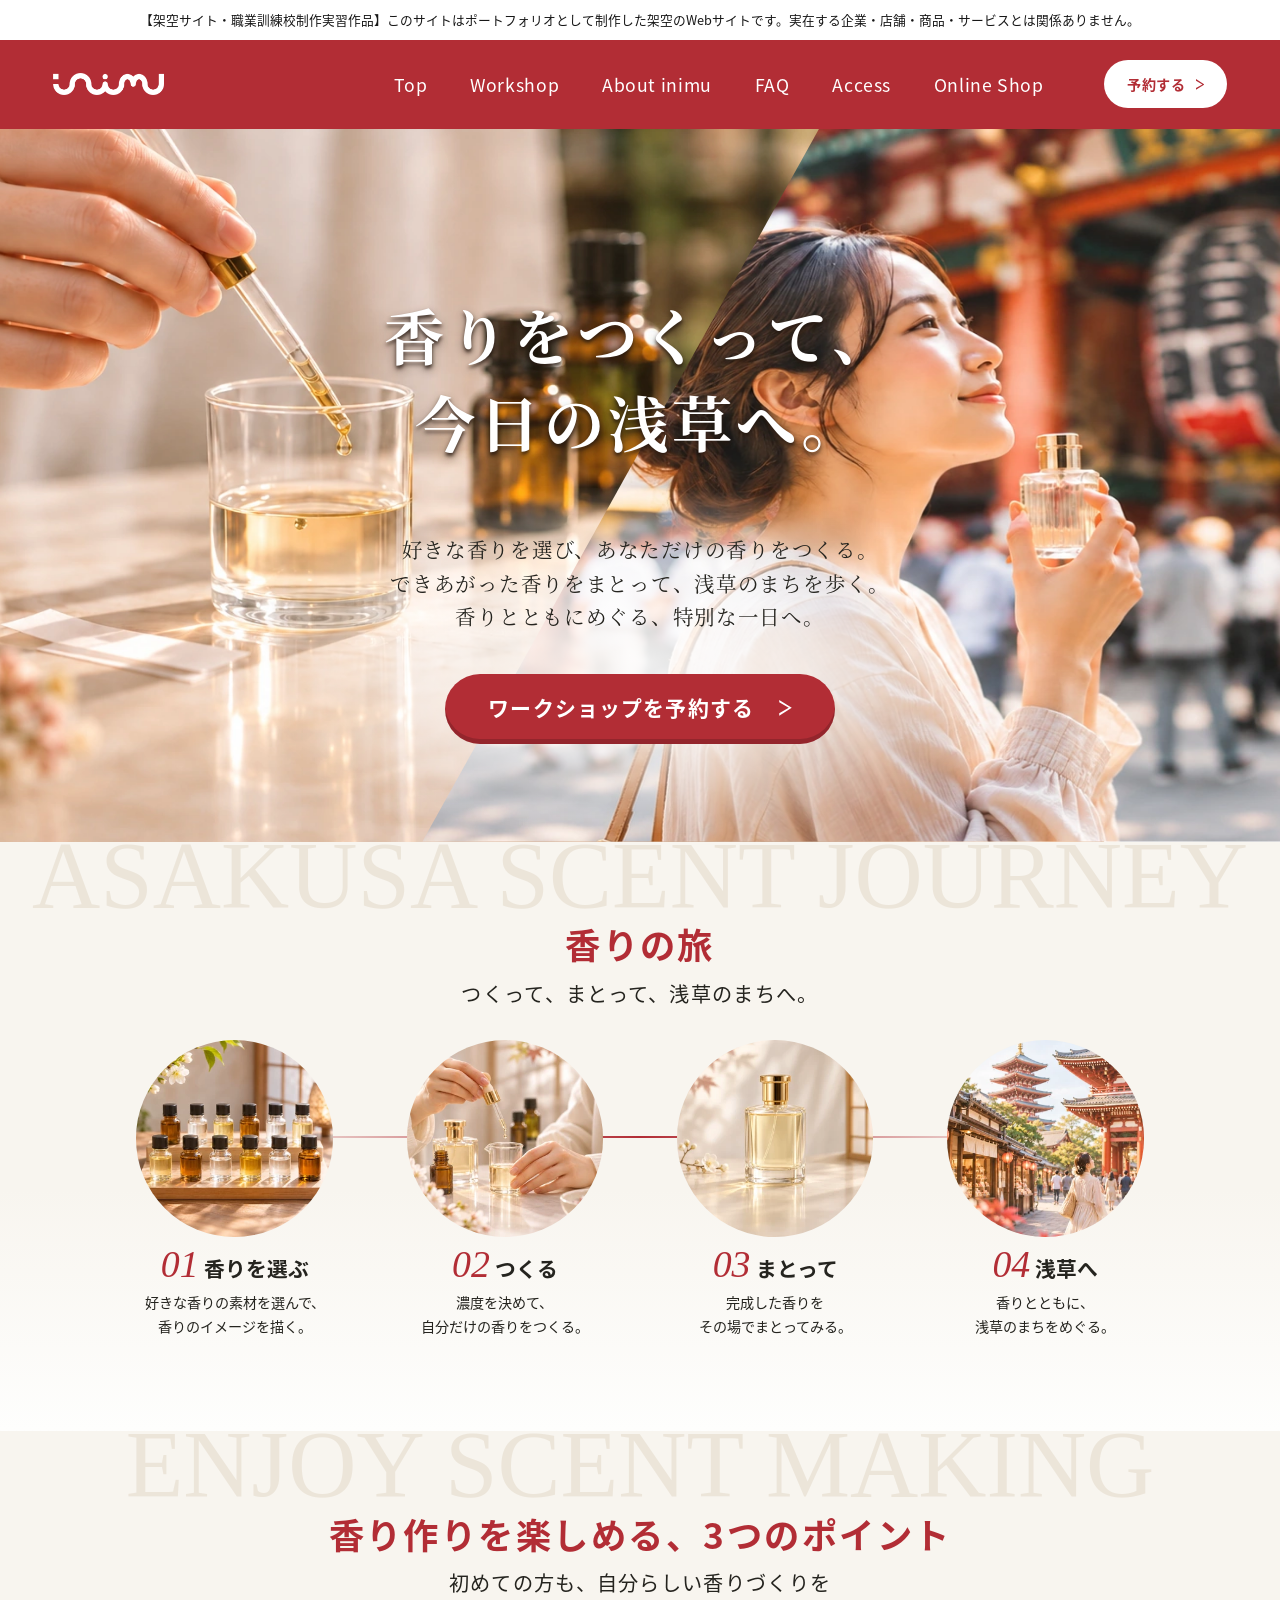
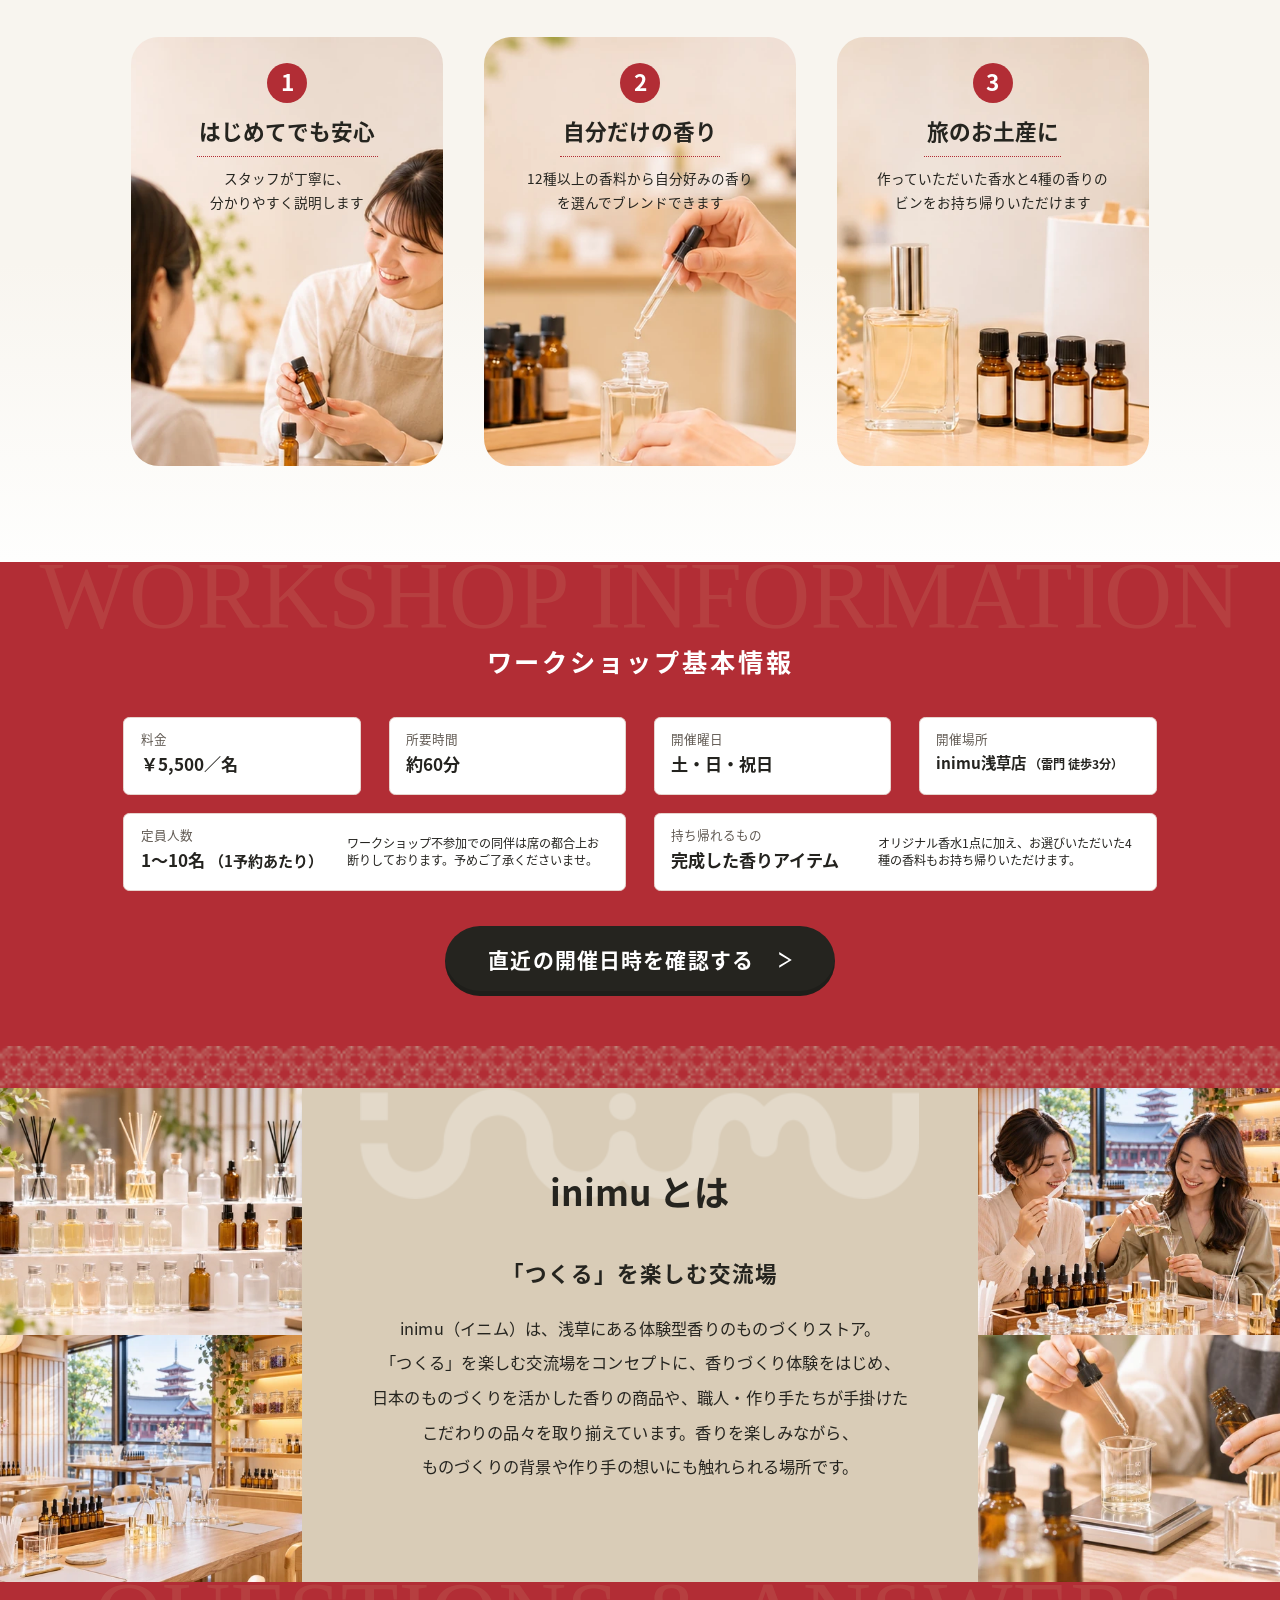
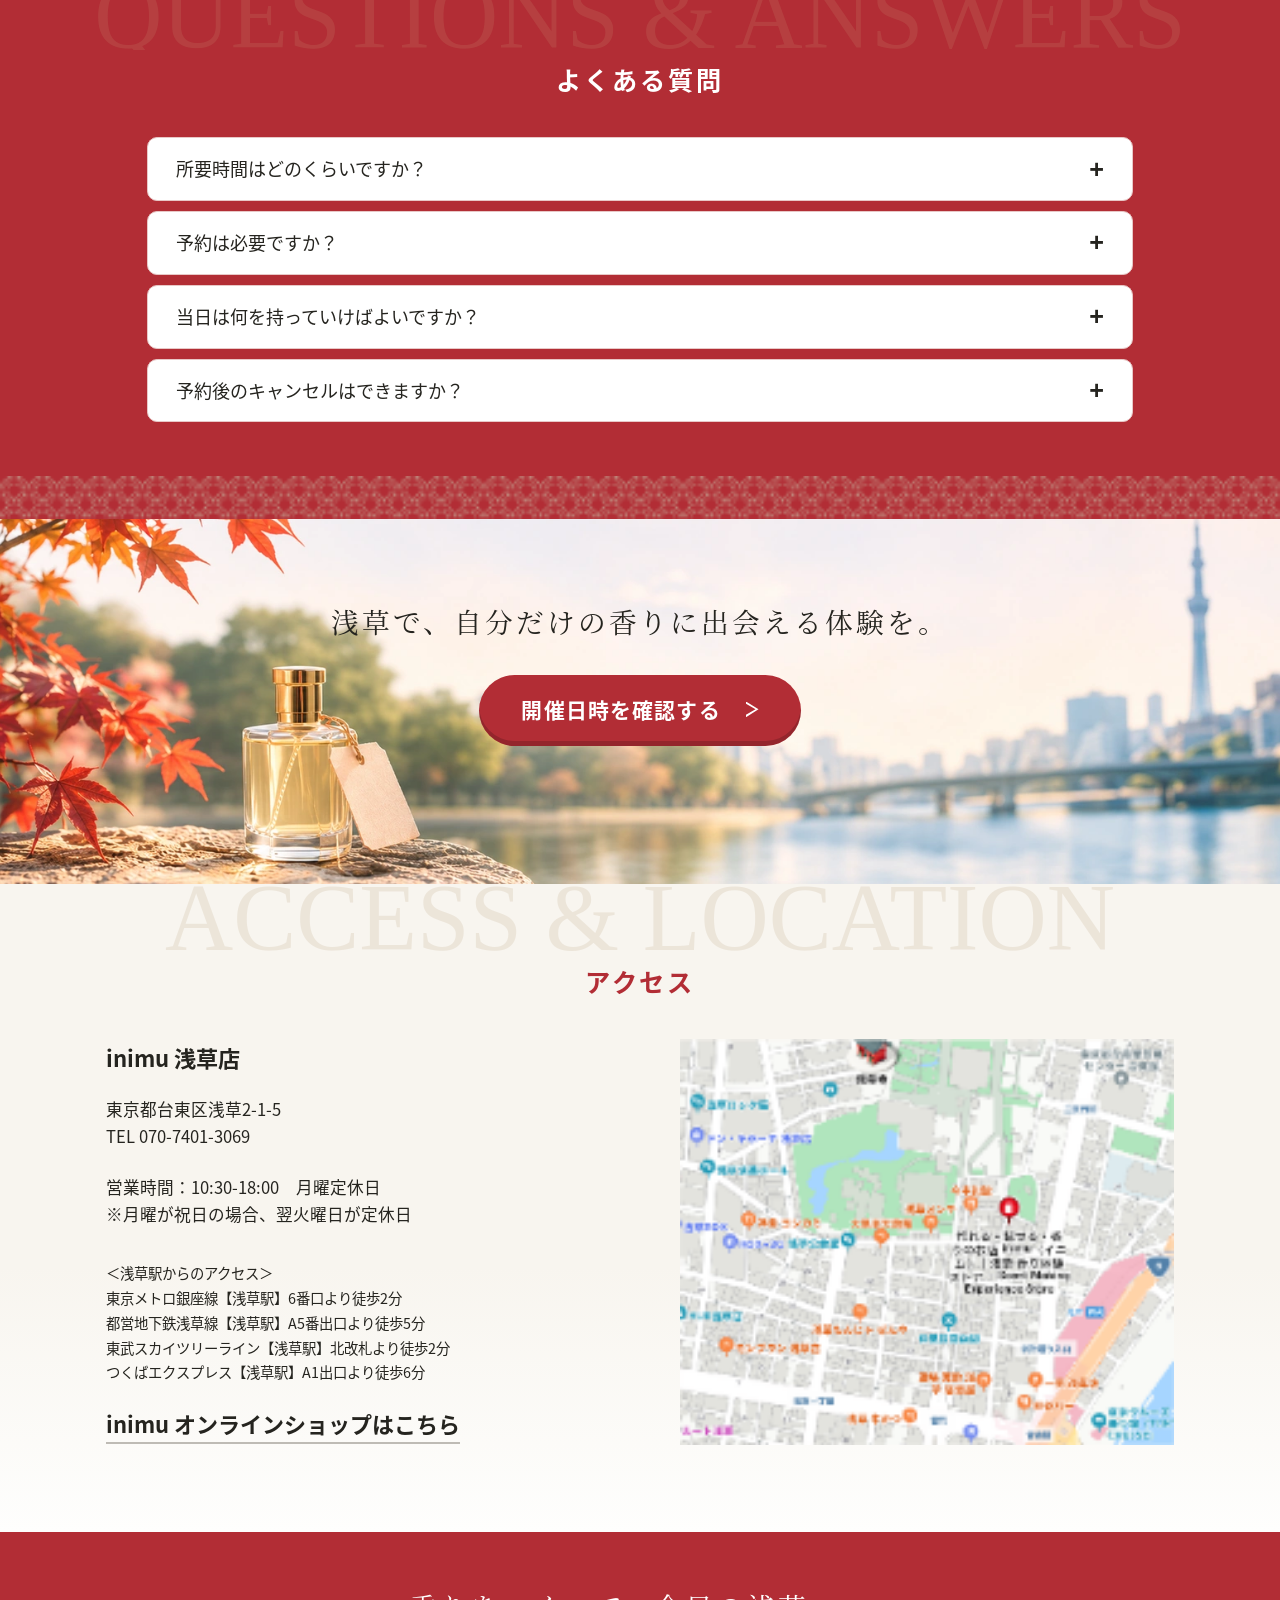
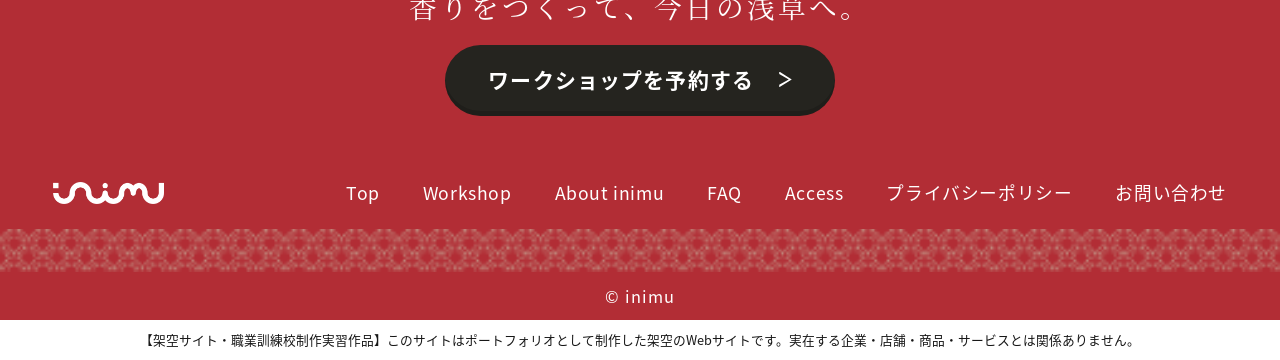
==== index.html @ 7fa37001 "first index" ====
<!doctype html>
<html lang="ja">
<head>
  <meta charset="utf-8">
  <meta name="viewport" content="width=device-width, initial-scale=1">
  <meta name="description" content="浅草のinimuで、自分だけの香りをつくる調香ワークショップ。体験の流れ、開催情報、店舗へのアクセスをご案内します。">
  <meta name="theme-color" content="#b22d35">
  <title>香りをつくって、今日の浅草へ。｜inimu ワークショップ</title>
  <link rel="stylesheet" href="./css/style.css">
</head>
<body id="top">
  <p class="site-note">【架空サイト・職業訓練校制作実習作品】このサイトはポートフォリオとして制作した架空のWebサイトです。実在する企業・店舗・商品・サービスとは関係ありません。</p>
  <header class="site-header">
    <a class="brand" href="#top" aria-label="inimu トップ">
      <img src="./assets/logo-white.webp" alt="inimu" width="220" height="48">
    </a>
    <nav class="header-nav" aria-label="メインメニュー">
      <ul>
        <li><a href="#top">Top</a></li>
        <li><a href="#workshop">Workshop</a></li>
        <li><a href="#about">About inimu</a></li>
        <li><a href="#faq">FAQ</a></li>
        <li><a href="#access">Access</a></li>
        <li><a href="https://inimu.jp/">Online Shop</a></li>
      </ul>
    </nav>
    <a class="button button--small" href="https://www.jalan.net/kankou/spt_guide000000223856/activity/l000051249/">
      予約する <span class="arrow" aria-hidden="true"></span>
    </a>
  </header>

  <main>
    <section class="hero" aria-labelledby="hero-title">
      <div class="hero-photos" aria-hidden="true">
        <img class="hero-left" src="./assets/hero-left.webp" alt="" fetchpriority="high">
        <div class="hero-right"><img src="./assets/hero-right.webp" alt="" fetchpriority="high"></div>
      </div>
      <div class="hero-content">
        <h1 id="hero-title">香りをつくって、<br>今日の浅草へ。</h1>
        <div class="hero-intro">
          <p>好きな香りを選び、あなただけの香りをつくる。<br>できあがった香りをまとって、浅草のまちを歩く。<br>香りとともにめぐる、特別な一日へ。</p>
          <a class="button" href="https://www.jalan.net/kankou/spt_guide000000223856/activity/l000051249/">
            ワークショップを予約する <span class="arrow" aria-hidden="true"></span>
          </a>
        </div>
      </div>
    </section>

    <section class="journey paper" aria-labelledby="journey-title">
      <span class="section-lettering" aria-hidden="true">ASAKUSA SCENT JOURNEY</span>
      <h2 class="section-title" id="journey-title">香りの旅</h2>
      <p class="section-lead">つくって、まとって、浅草のまちへ。</p>
      <ol class="journey-steps">
        <li>
          <img src="./assets/journey-01.webp" alt="棚に並ぶ香りのボトル" width="240" height="240">
          <h3><span aria-hidden="true">01</span> 香りを選ぶ</h3>
          <p>好きな香りの素材を選んで、<br>香りのイメージを描く。</p>
        </li>
        <li>
          <img src="./assets/journey-02.webp" alt="スポイトで香りを調合する手元" width="240" height="240">
          <h3><span aria-hidden="true">02</span> つくる</h3>
          <p>濃度を決めて、<br>自分だけの香りをつくる。</p>
        </li>
        <li>
          <img src="./assets/journey-03.webp" alt="できあがった香水" width="240" height="240">
          <h3><span aria-hidden="true">03</span> まとって</h3>
          <p>完成した香りを<br>その場でまとってみる。</p>
        </li>
        <li>
          <img src="./assets/journey-04.webp" alt="五重塔が見える浅草の街並み" width="240" height="240">
          <h3><span aria-hidden="true">04</span> 浅草へ</h3>
          <p>香りとともに、<br>浅草のまちをめぐる。</p>
        </li>
      </ol>
    </section>

    <section class="features paper" aria-labelledby="features-title">
      <span class="section-lettering" aria-hidden="true">ENJOY SCENT MAKING</span>
      <h2 class="section-title" id="features-title">香り作りを楽しめる、<wbr>3つのポイント</h2>
      <p class="section-lead">初めての方も、自分らしい香りづくりを</p>
      <ol class="feature-cards">
        <li class="feature-card feature-card--guide">
          <span class="feature-number" aria-hidden="true">1</span>
          <h3>はじめてでも安心</h3>
          <p>スタッフが丁寧に、<br>分かりやすく説明します</p>
        </li>
        <li class="feature-card feature-card--blend">
          <span class="feature-number" aria-hidden="true">2</span>
          <h3>自分だけの香り</h3>
          <p>12種以上の香料から自分好みの香り<br>を選んでブレンドできます</p>
        </li>
        <li class="feature-card feature-card--keepsake">
          <span class="feature-number" aria-hidden="true">3</span>
          <h3>旅のお土産に</h3>
          <p>作っていただいた香水と4種の香りの<br>ビンをお持ち帰りいただけます</p>
        </li>
      </ol>
    </section>

    <section class="workshop red patterned" id="workshop" aria-labelledby="workshop-title">
      <span class="section-lettering" aria-hidden="true">WORKSHOP INFORMATION</span>
      <h2 class="section-title section-title--small" id="workshop-title">ワークショップ基本情報</h2>
      <dl class="workshop-facts">
        <div class="fact"><dt>料金</dt><dd>￥5,500／名</dd></div>
        <div class="fact"><dt>所要時間</dt><dd>約60分</dd></div>
        <div class="fact"><dt>開催曜日</dt><dd>土・日・祝日</dd></div>
        <div class="fact fact--venue"><dt>開催場所</dt><dd>inimu浅草店 <small>（雷門 徒歩3分）</small></dd></div>
        <div class="fact fact--wide">
          <dt>定員人数</dt>
          <dd>1〜10名 <small>（1予約あたり）</small>
            <span>ワークショップ不参加での同伴は席の都合上お断りしております。予めご了承くださいませ。</span>
          </dd>
        </div>
        <div class="fact fact--wide">
          <dt>持ち帰れるもの</dt>
          <dd>完成した香りアイテム
            <span>オリジナル香水1点に加え、お選びいただいた4種の香料もお持ち帰りいただけます。</span>
          </dd>
        </div>
      </dl>
      <a class="button button--dark" href="https://www.jalan.net/kankou/spt_guide000000223856/activity/l000051249/">
        直近の開催日時を確認する <span class="arrow" aria-hidden="true"></span>
      </a>
    </section>

    <section class="about" id="about" aria-labelledby="about-title">
      <div class="about-gallery about-gallery--left">
        <img src="./assets/about-shelf.webp" alt="店内に並ぶ香りの商品" loading="lazy">
        <img src="./assets/about-room.webp" alt="浅草の景色が見えるワークショップ会場" loading="lazy">
      </div>
      <div class="about-content">
        <h2 id="about-title">inimu とは</h2>
        <p class="about-tagline">「つくる」を楽しむ交流場</p>
        <p>inimu（イニム）は、浅草にある体験型香りのものづくりストア。<br class="desktop-break">
          「つくる」を楽しむ交流場をコンセプトに、香りづくり体験をはじめ、<br class="desktop-break">
          日本のものづくりを活かした香りの商品や、職人・作り手たちが手掛けた<br class="desktop-break">
          こだわりの品々を取り揃えています。香りを楽しみながら、<br class="desktop-break">
          ものづくりの背景や作り手の想いにも触れられる場所です。</p>
      </div>
      <div class="about-gallery about-gallery--right">
        <img src="./assets/about-workshop.webp" alt="香水づくりを楽しむ参加者" loading="lazy">
        <img src="./assets/about-hands.webp" alt="香料を量りながら調合する様子" loading="lazy">
      </div>
    </section>

    <section class="faq red patterned" id="faq" aria-labelledby="faq-title">
      <span class="section-lettering" aria-hidden="true">QUESTIONS &amp; ANSWERS</span>
      <h2 class="section-title section-title--small" id="faq-title">よくある質問</h2>
      <div class="faq-list">
        <details>
          <summary>所要時間はどのくらいですか？</summary>
          <p>体験は約60分です。開始10分前までに、店舗1階で受付をお願いします。</p>
        </details>
        <details>
          <summary>予約は必要ですか？</summary>
          <p>希望する日時の空き状況を予約ページで確認し、事前にお申し込みください。</p>
        </details>
        <details>
          <summary>当日は何を持っていけばよいですか？</summary>
          <p>受付で、じゃらんの予約完了画面をご提示ください。</p>
        </details>
        <details>
          <summary>予約後のキャンセルはできますか？</summary>
          <p>キャンセルの締切や料金は、ご予約先のプラン詳細にあるキャンセル規定をご確認ください。</p>
        </details>
      </div>
    </section>

    <section class="riverside" aria-label="開催日時のご案内">
      <p>浅草で、自分だけの香りに出会える体験を。</p>
      <a class="button button--compact" href="https://www.jalan.net/kankou/spt_guide000000223856/activity/l000051249/">
        開催日時を確認する <span class="arrow" aria-hidden="true"></span>
      </a>
    </section>

    <section class="access paper" id="access" aria-labelledby="access-title">
      <span class="section-lettering" aria-hidden="true">ACCESS &amp; LOCATION</span>
      <h2 class="section-title section-title--small" id="access-title">アクセス</h2>
      <div class="access-content">
        <div class="access-info">
          <h3>inimu 浅草店</h3>
          <address>東京都台東区浅草2-1-5<br>TEL <a href="tel:07074013069">070-7401-3069</a></address>
          <p>営業時間：10:30-18:00　月曜定休日<br>※月曜が祝日の場合、翌火曜日が定休日</p>
          <div class="directions">
            <p>＜浅草駅からのアクセス＞</p>
            <ul>
              <li>東京メトロ銀座線【浅草駅】6番口より徒歩2分</li>
              <li>都営地下鉄浅草線【浅草駅】A5番出口より徒歩5分</li>
              <li>東武スカイツリーライン【浅草駅】北改札より徒歩2分</li>
              <li>つくばエクスプレス【浅草駅】A1出口より徒歩6分</li>
            </ul>
          </div>
          <a class="shop-link" href="https://inimu.jp/">inimu オンラインショップはこちら</a>
        </div>
        <a class="map-link" href="https://www.google.com/maps/search/?api=1&amp;query=inimu+%E6%B5%85%E8%8D%89%E5%BA%97+%E6%9D%B1%E4%BA%AC%E9%83%BD%E5%8F%B0%E6%9D%B1%E5%8C%BA%E6%B5%85%E8%8D%892-1-5">
          <img src="./assets/map.png" alt="inimu 浅草店の地図をGoogle マップで見る" width="196" height="161" loading="lazy">
        </a>
      </div>
    </section>
  </main>

  <footer class="site-footer red">
    <div class="footer-invite">
      <p>香りをつくって、今日の浅草へ。</p>
      <a class="button button--dark" href="https://www.jalan.net/kankou/spt_guide000000223856/activity/l000051249/">
        ワークショップを予約する <span class="arrow" aria-hidden="true"></span>
      </a>
    </div>
    <div class="footer-bar patterned">
      <a class="brand" href="#top" aria-label="inimu トップ">
        <img src="./assets/logo-white.webp" alt="inimu" width="220" height="48" loading="lazy">
      </a>
      <nav aria-label="フッターメニュー">
        <ul>
          <li><a href="#top">Top</a></li>
          <li><a href="#workshop">Workshop</a></li>
          <li><a href="#about">About inimu</a></li>
          <li><a href="#faq">FAQ</a></li>
          <li><a href="#access">Access</a></li>
          <li><a href="https://inimu.jp/policies/privacy-policy">プライバシーポリシー</a></li>
          <li><a href="https://inimu.jp/pages/contact">お問い合わせ</a></li>
        </ul>
      </nav>
    </div>
    <small class="copyright">© inimu</small>
    <p class="site-note">【架空サイト・職業訓練校制作実習作品】このサイトはポートフォリオとして制作した架空のWebサイトです。実在する企業・店舗・商品・サービスとは関係ありません。</p>
  </footer>
</body>
</html>
---- css/style.css ----
@font-face {
  font-family: "Noto Sans JP";
  src: url("../assets/fonts/noto-sans-jp-regular.woff") format("woff");
  font-weight: 400;
  font-display: swap;
}

@font-face {
  font-family: "Noto Sans JP";
  src: url("../assets/fonts/noto-sans-jp-bold.woff") format("woff");
  font-weight: 600 800;
  font-display: swap;
}

@font-face {
  font-family: "Noto Serif JP";
  src: url("../assets/fonts/noto-serif-jp-regular.woff") format("woff");
  font-weight: 400;
  font-display: swap;
}

@font-face {
  font-family: "Noto Serif JP";
  src: url("../assets/fonts/noto-serif-jp-bold.woff") format("woff");
  font-weight: 600 800;
  font-display: swap;
}

:root {
  /* On desktop, 1rem represents one pixel in the 508px-wide design reference. */
  font-size: 0.196850394vw;
  --red: #b22d35;
  --ink: #25241f;
  --paper: #f8f5ef;
  --sand: #d9ccb7;
  --sans: "Noto Sans JP", "Noto Sans CJK JP", sans-serif;
  --serif: "Noto Serif JP", "Noto Serif CJK JP", serif;
}

*, *::before, *::after { box-sizing: border-box; }
body { margin: 0; color: var(--ink); background: #fff; font: 400 7rem/1.65 var(--sans); }
h1, h2, h3, p, ol, ul, dl, dd { margin: 0; }
ol, ul { padding: 0; list-style: none; }
img { display: block; max-width: 100%; }
a { color: inherit; text-decoration: none; }
a:focus-visible, summary:focus-visible { outline: 2px solid currentColor; outline-offset: 3px; }
nav a:hover { text-decoration: underline; text-underline-offset: .22em; }

.site-note {
  display: grid;
  place-items: center;
  min-height: 16rem;
  padding: 2rem 10rem;
  color: #171717;
  background: #fff;
  text-align: center;
  font-size: 5.05rem;
  line-height: 1.4;
}

.site-header {
  display: flex;
  align-items: center;
  height: 35rem;
  padding: 0 21rem;
  background: var(--red);
  color: #fff;
}

.brand { display: block; flex: 0 0 44rem; width: 44rem; }
.brand img { width: 100%; height: auto; }
.header-nav { margin-left: auto; }
.header-nav ul, .footer-bar ul { display: flex; align-items: center; gap: 17rem; }
.header-nav a, .footer-bar nav a { font-size: 7rem; letter-spacing: .035em; white-space: nowrap; }

.button {
  display: inline-flex;
  align-items: center;
  justify-content: center;
  gap: 10rem;
  width: max-content;
  max-width: 100%;
  min-height: 28rem;
  padding: 4rem 14rem 5rem;
  border-radius: 999px;
  background: var(--red);
  color: #fff;
  box-shadow: inset 0 -2rem 0 rgb(0 0 0 / 17%);
  font: 700 8.3rem/1.4 var(--sans);
  letter-spacing: .055em;
  text-align: center;
  transition: filter .18s ease;
}
.button:hover { filter: brightness(.89); }
.button--dark { background: var(--ink); }
.button--compact { min-width: 128rem; }
.button:not(.button--small, .button--compact) { min-width: 155rem; }
.button--small {
  gap: 4rem;
  min-height: 19rem;
  margin-left: 24rem;
  padding: 2rem 9rem;
  background: #fff;
  box-shadow: none;
  color: var(--red);
  font-size: 5.6rem;
}
.arrow {
  display: block;
  flex: 0 0 .6em;
  width: .6em;
  height: .75em;
  background: currentColor;
  clip-path: polygon(0 0, 100% 50%, 0 100%, 0 85%, 76% 50%, 0 15%);
}

.hero {
  position: relative;
  isolation: isolate;
  height: 283rem;
  overflow: hidden;
  text-align: center;
}

.hero-photos, .hero-right { position: absolute; inset: 0; z-index: -1; }
.hero-left, .hero-right img { position: absolute; max-width: none; }
.hero-left { width: 526rem; height: 351rem; left: -88rem; top: -26rem; }
.hero-right { z-index: 0; clip-path: polygon(64% 0, 100% 0, 100% 100%, 33% 100%); }
.hero-right img { width: 563rem; height: 376rem; left: 70rem; top: -.5rem; }

.hero-content { padding-top: 64rem; }
.hero h1 {
  color: #fff;
  font: 700 24rem/1.45 var(--serif);
  letter-spacing: .07em;
  text-shadow: 0 1rem 1.5rem rgb(36 24 15 / 77%), 0 2rem 4rem rgb(36 24 15 / 45%);
}
.hero-intro {
  position: relative;
  isolation: isolate;
  width: max-content;
  max-width: 100%;
  margin: 27rem auto 0;
}
.hero-intro::before {
  position: absolute;
  z-index: -1;
  inset: -18rem -58rem -35rem;
  background: radial-gradient(ellipse, rgb(255 255 255 / 92%) 0, rgb(255 255 255 / 72%) 32%, transparent 72%);
  content: "";
}
.hero-intro p { font: 400 8.15rem/1.63 var(--serif); letter-spacing: .035em; }
.hero-intro .button { margin-top: 16rem; }

.paper { background: linear-gradient(180deg, var(--paper) 59%, #fefefd 100%); }
.red { background: var(--red); color: #fff; }
.journey, .features, .workshop, .faq, .access { position: relative; isolation: isolate; text-align: center; }
.section-lettering {
  position: absolute;
  z-index: -1;
  inset: 0 0 auto;
  overflow: hidden;
  color: #eae2d5;
  opacity: .82;
  font: 400 37.5rem/.72 "Times New Roman", serif;
  white-space: nowrap;
  pointer-events: none;
}
.red .section-lettering { color: #b74242; opacity: .9; }
.section-title { color: var(--red); font-size: 14rem; line-height: 1.55; letter-spacing: .07em; }
.red .section-title { color: #fff; }
.section-title--small { font-size: 10rem; letter-spacing: .115em; }
.section-lead { margin-top: 2rem; font-size: 8rem; letter-spacing: .065em; }

.journey { min-height: 234rem; padding: 30rem 0 32rem; }
.journey-steps {
  position: relative;
  display: grid;
  grid-template-columns: repeat(4, minmax(0, 1fr));
  width: 429rem;
  margin: 12rem auto 0;
}
.journey-steps::before {
  position: absolute;
  z-index: -1;
  top: 38rem;
  right: 20rem;
  left: 20rem;
  height: .65rem;
  background: linear-gradient(90deg, transparent 8%, #b22d35 50%, transparent 92%);
  content: "";
}
.journey-steps img { width: 78rem; height: 78rem; margin: 0 auto; border-radius: 50%; object-fit: cover; }
.journey-steps h3 { margin-top: 3rem; font-size: 8.25rem; }
.journey-steps h3 span { color: var(--red); font: italic 15rem/1.1 Georgia, "Times New Roman", serif; }
.journey-steps p { margin-top: 2rem; font-size: 5.6rem; line-height: 1.7; }

.features { min-height: 290rem; padding: 30rem 0 35rem; }
.feature-cards { display: grid; grid-template-columns: repeat(3, 1fr); gap: 16rem; width: 404rem; margin: 15rem auto 0; }
.feature-card {
  height: 170rem;
  border-radius: 11rem;
  padding: 10rem 4rem 0;
  background: #e9d9cc var(--card-image) center / cover no-repeat;
}
.feature-card--guide { --card-image: url("../assets/feature-guide.webp"); }
.feature-card--blend { --card-image: url("../assets/feature-blend.webp"); }
.feature-card--keepsake { --card-image: url("../assets/feature-keepsake.webp"); }
.feature-number {
  display: grid;
  place-items: center;
  width: 16rem;
  height: 16rem;
  margin: 0 auto;
  border-radius: 50%;
  background: var(--red);
  color: #fff;
  font: 700 9rem/1 var(--sans);
}
.feature-card h3 { width: max-content; margin: 4rem auto 0; padding: 0 1rem 3rem; border-bottom: .55rem dotted var(--red); font-size: 8.6rem; }
.feature-card p { margin-top: 4rem; font-size: 5.4rem; line-height: 1.7; }

.patterned { position: relative; }
.patterned::after {
  position: absolute;
  right: 0;
  bottom: 0;
  left: 0;
  height: 17rem;
  background: url("../assets/border.png") left bottom / 100% 100% no-repeat;
  pointer-events: none;
  content: "";
}
.workshop { min-height: 209rem; padding: 32rem 0 32rem; }
.workshop-facts {
  display: grid;
  grid-template-columns: repeat(4, minmax(0, 1fr));
  gap: 7rem 11rem;
  width: 410rem;
  margin: 14rem auto 0;
  text-align: left;
}
.fact { min-height: 31rem; padding: 4.5rem 6.5rem; border: .5rem solid #e7d4ce; border-radius: 2.5rem; background: #fff; color: #24231f; }
.fact dt { margin-bottom: 1rem; font-size: 5rem; color: #615a53; }
.fact dd { font-size: 6.8rem; font-weight: 700; line-height: 1.35; }
.fact small { font-size: .88em; }
.fact--venue dd { font-size: 6.1rem; white-space: nowrap; }
.fact--venue dd small { font-size: .79em; white-space: nowrap; }
.fact--wide { grid-column: span 2; position: relative; padding-right: 52%; }
.fact--wide dd > span {
  position: absolute;
  top: 50%;
  right: 7rem;
  width: 52%;
  transform: translateY(-50%);
  font-size: 4.8rem;
  font-weight: 400;
  line-height: 1.45;
}
.workshop > .button { margin-top: 14rem; }

.about {
  display: grid;
  grid-template-columns: 120fr 268fr 120fr;
  min-height: 196rem;
  background: var(--sand);
  text-align: center;
}
.about-gallery { display: grid; grid-template-rows: 1fr 1fr; min-width: 0; }
.about-gallery img { width: 100%; height: 100%; min-height: 0; object-fit: cover; }
.about-content { position: relative; isolation: isolate; padding: 29rem 9rem 20rem; }
.about-content::before {
  position: absolute;
  z-index: -1;
  inset: 0 0 auto;
  height: 44rem;
  background: url("../assets/logo-white.webp") top center / 222rem auto no-repeat;
  opacity: .26;
  content: "";
}
.about h2 { font-size: 14rem; }
.about-tagline { margin: 14rem 0 8rem; font-size: 8.55rem; font-weight: 700; letter-spacing: .045em; }
.about-content > p:last-child { font-size: 6.45rem; line-height: 2.13; letter-spacing: .015em; }

.faq { min-height: 213rem; padding: 31rem 0 34rem; }
.faq-list { width: 391rem; margin: 15rem auto 0; text-align: left; }
.faq details {
  border: .5rem solid #e8c8c7;
  border-radius: 4rem;
  background: #fff;
  color: var(--ink);
}
.faq details + details { margin-top: 4rem; }
.faq summary {
  display: flex;
  align-items: center;
  justify-content: space-between;
  gap: 12rem;
  min-height: 24.5rem;
  padding: 4rem 11rem;
  cursor: pointer;
  font-size: 7.15rem;
  list-style: none;
}
.faq summary::-webkit-details-marker { display: none; }
.faq summary::after { flex: 0 0 auto; font: 700 10rem/1 Arial, sans-serif; content: "+"; }
.faq details[open] summary::after { content: "−"; }
.faq details p { padding: 0 11rem 8rem; font-size: 7rem; }

.riverside {
  height: 145rem;
  padding: 32rem 10rem 15rem;
  background: #efe4d7 url("../assets/riverside.webp") -30rem -19rem / 541.5rem 232rem no-repeat;
  text-align: center;
}
.riverside p, .footer-invite p { font: 400 11rem/1.55 var(--serif); letter-spacing: .105em; }
.riverside .button { margin-top: 13rem; }
.access { min-height: 257rem; padding: 31rem 0 34rem; }
.access-content {
  display: grid;
  grid-template-columns: minmax(0, 1fr) 196rem;
  gap: 15rem;
  width: 424rem;
  margin: 15rem auto 0;
  text-align: left;
}
.access h3 { margin-bottom: 8rem; font-size: 8.8rem; }
.access address { margin-bottom: 9rem; font-size: 6.6rem; font-style: normal; }
.access-info > p { font-size: 6.6rem; }
.access-info a:hover { text-decoration: underline; }
.directions { margin: 13rem 0 8rem; font-size: 5.7rem; line-height: 1.73; }
.shop-link { display: inline-block; border-bottom: 1rem solid #bebbb5; font-size: 8.75rem; font-weight: 700; }
.map-link { display: block; align-self: start; }
.map-link img { width: 100%; height: auto; }

.site-footer { text-align: center; }
.footer-invite { padding: 21rem 10rem 12rem; }
.footer-invite .button { margin-top: 7rem; }
.footer-bar {
  display: flex;
  align-items: center;
  justify-content: space-between;
  gap: 16rem;
  min-height: 50rem;
  padding: 5rem 21rem 18rem;
}
.footer-bar ul { gap: 17rem; }
.copyright { display: grid; place-items: center; min-height: 19rem; font-size: 6.5rem; letter-spacing: .06em; }

@media (max-width: 899px) {
  :root { font-size: 2px; }
  body { font-size: 14px; }
  .site-note { min-height: 0; padding: 6px 10px; font-size: 9px; }
  .site-header {
    display: grid;
    grid-template-columns: 1fr auto;
    gap: 9px 16px;
    height: auto;
    padding: 13px 16px 10px;
  }
  .brand { flex: none; width: 83px; }
  .header-nav { grid-area: 2 / 1 / 3 / -1; width: 100%; margin: 0; }
  .header-nav ul { justify-content: center; gap: 4px clamp(8px, 3vw, 24px); flex-wrap: wrap; }
  .header-nav a { display: inline-block; padding: 3px 0; font-size: clamp(10px, 2.7vw, 14px); }
  .button { min-height: 48px; gap: 14px; padding: 9px 19px; font-size: 14px; }
  .button:not(.button--small, .button--compact) { min-width: min(100%, 275px); }
  .button--small { min-height: 40px; margin-left: 0; font-size: 12px; }

  .hero { height: max(466px, 78vw); max-height: 570px; background: #c8b09c; }
  .hero-left, .hero-right img { inset: 0; width: 100%; height: 100%; object-fit: cover; }
  .hero-left { width: 66%; object-position: 37% center; }
  .hero-right { left: 20%; clip-path: polygon(53% 0, 100% 0, 100% 100%, 5% 100%); }
  .hero-right img { object-position: 54% center; }
  .hero-content { display: flex; height: 100%; flex-direction: column; justify-content: center; gap: 40px; padding: 15px 10px 0; }
  .hero h1 { font-size: clamp(32px, 7vw, 47px); letter-spacing: .015em; }
  .hero-intro { width: min(100%, 420px); margin: 0 auto; }
  .hero-intro::before { inset: -28px -15px -24px; }
  .hero-intro p { font-size: clamp(12px, 3.25vw, 16px); letter-spacing: 0; }
  .hero-intro .button { margin-top: 24px; }

  .section-lettering { padding-top: 7px; font-size: clamp(20px, 7.15vw, 48px); line-height: 1; }
  .section-title, .section-title--small { font-size: clamp(20px, 5vw, 28px); letter-spacing: .045em; }
  .section-lead { margin-top: 6px; font-size: 14px; letter-spacing: .025em; }
  .journey, .features, .workshop, .faq, .access { min-height: 0; padding: 49px 16px 46px; }
  .journey-steps { width: min(100%, 510px); grid-template-columns: repeat(2, minmax(0, 1fr)); gap: 23px 12px; margin-top: 23px; }
  .journey-steps::before { display: none; }
  .journey-steps img { width: clamp(102px, 29vw, 155px); height: auto; aspect-ratio: 1; }
  .journey-steps h3 { font-size: 15px; }
  .journey-steps h3 span { font-size: 26px; }
  .journey-steps p { font-size: 12px; }

  .feature-cards { width: min(100%, 530px); gap: 16px; margin-top: 24px; }
  .feature-card { height: auto; min-height: 235px; padding: 13px 5px 0; }
  .feature-number { width: 25px; height: 25px; font-size: 14px; }
  .feature-card h3 { max-width: 100%; margin-top: 7px; font-size: 14px; line-height: 1.45; }
  .feature-card p { margin-top: 5px; font-size: 11px; line-height: 1.6; }
  .feature-card p br { display: none; }

  .patterned::after { height: 22px; background-size: auto 100%; background-repeat: repeat-x; }
  .workshop, .faq { padding-bottom: 55px; }
  .workshop-facts { grid-template-columns: repeat(2, minmax(0, 1fr)); width: min(100%, 540px); margin-top: 21px; gap: 9px; }
  .fact { min-height: 60px; padding: 8px 10px; }
  .fact dt { font-size: 11px; }
  .fact dd { font-size: 13px; white-space: normal; }
  .fact--wide dd > span { display: block; position: static; width: auto; margin-top: 5px; transform: none; font-size: 11px; }
  .workshop > .button { margin-top: 24px; }

  .about { grid-template-columns: 1fr 1fr; }
  .about-content { order: -1; grid-column: 1 / -1; padding: 25px 20px 32px; }
  .about-content::before { height: 66px; background-size: 245px auto; }
  .about h2 { font-size: 25px; }
  .about-tagline { margin: 16px 0 10px; font-size: 17px; }
  .about-content > p:last-child { max-width: 440px; margin: 0 auto; font-size: 13px; line-height: 1.95; }
  .desktop-break { display: none; }
  .about-gallery { grid-template: auto / repeat(2, 1fr); }
  .about-gallery img { aspect-ratio: 1; }

  .faq-list { width: min(100%, 540px); margin-top: 22px; }
  .faq summary { min-height: 47px; font-size: 13px; }
  .faq details p { font-size: 13px; }
  .riverside {
    height: auto;
    min-height: 215px;
    padding: 50px 12px 34px;
    background-position: 49% 18%;
    background-size: cover;
  }
  .riverside p, .footer-invite p { font-size: clamp(15px, 3.9vw, 22px); letter-spacing: .035em; }
  .riverside p { text-shadow: 0 0 4px #fff, 0 0 9px #fff; }
  .riverside .button { margin-top: 20px; }
  .access-content { width: min(100%, 500px); grid-template-columns: 1fr; gap: 22px; margin-top: 22px; }
  .access h3 { margin-bottom: 7px; font-size: 18px; }
  .access address, .access-info > p { font-size: 13px; }
  .directions { margin: 14px 0 10px; font-size: 12px; }
  .shop-link { font-size: 14px; }
  .map-link img { max-width: 360px; }
  .footer-invite { padding: 27px 16px 18px; }
  .footer-invite .button { margin-top: 14px; }
  .footer-bar { flex-direction: column; gap: 13px; padding: 12px 16px 36px; }
  .footer-bar ul { flex-wrap: wrap; justify-content: center; gap: 8px 15px; }
  .footer-bar nav a { font-size: 12px; }
  .copyright { min-height: 30px; font-size: 11px; }
}

@media (max-width: 515px) {
  .feature-cards { width: min(100%, 330px); grid-template-columns: 1fr; }
  .feature-card { aspect-ratio: 124 / 150; padding: 17px 9px 0; background-position: center top; }
  .feature-number { width: 30px; height: 30px; font-size: 16px; }
  .feature-card h3 { font-size: 18px; }
  .feature-card p { font-size: 13px; }
  .feature-card p br { display: initial; }
}

@media (prefers-reduced-motion: reduce) {
  .button { transition: none; }
}
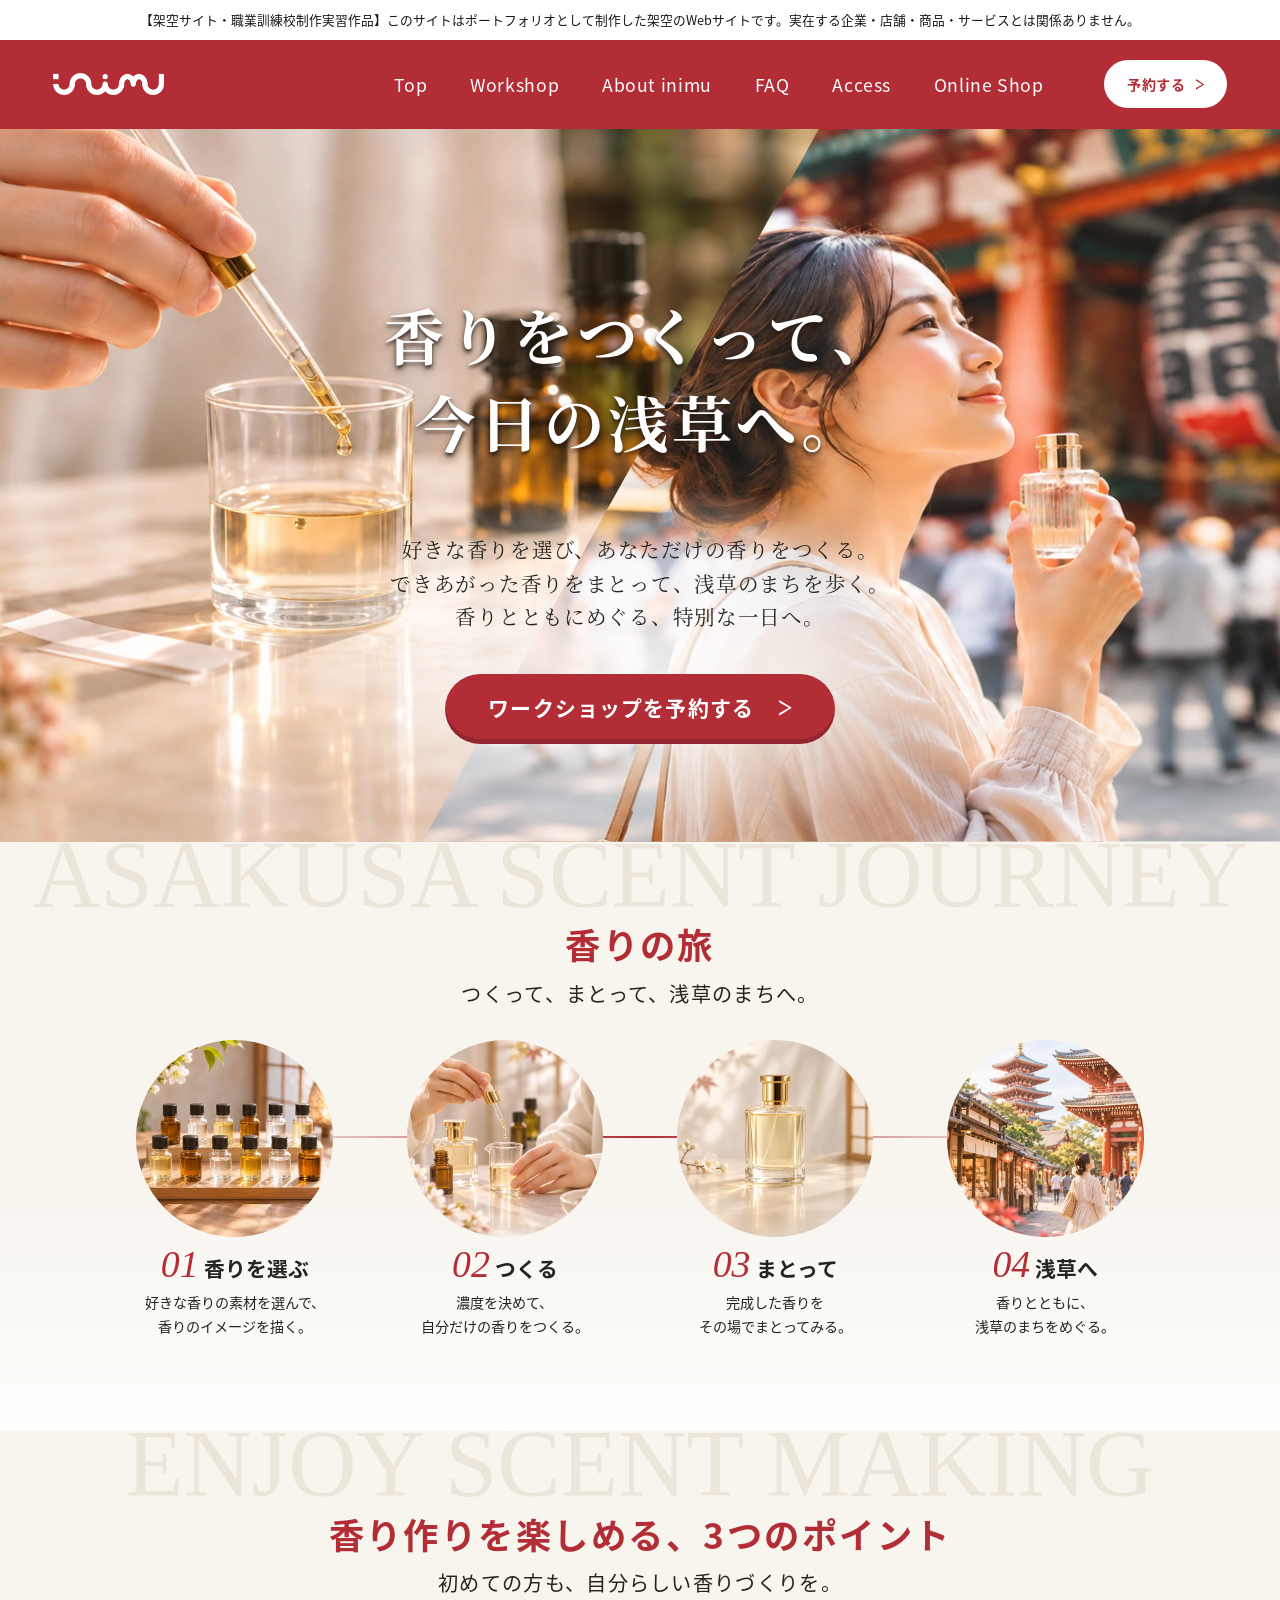
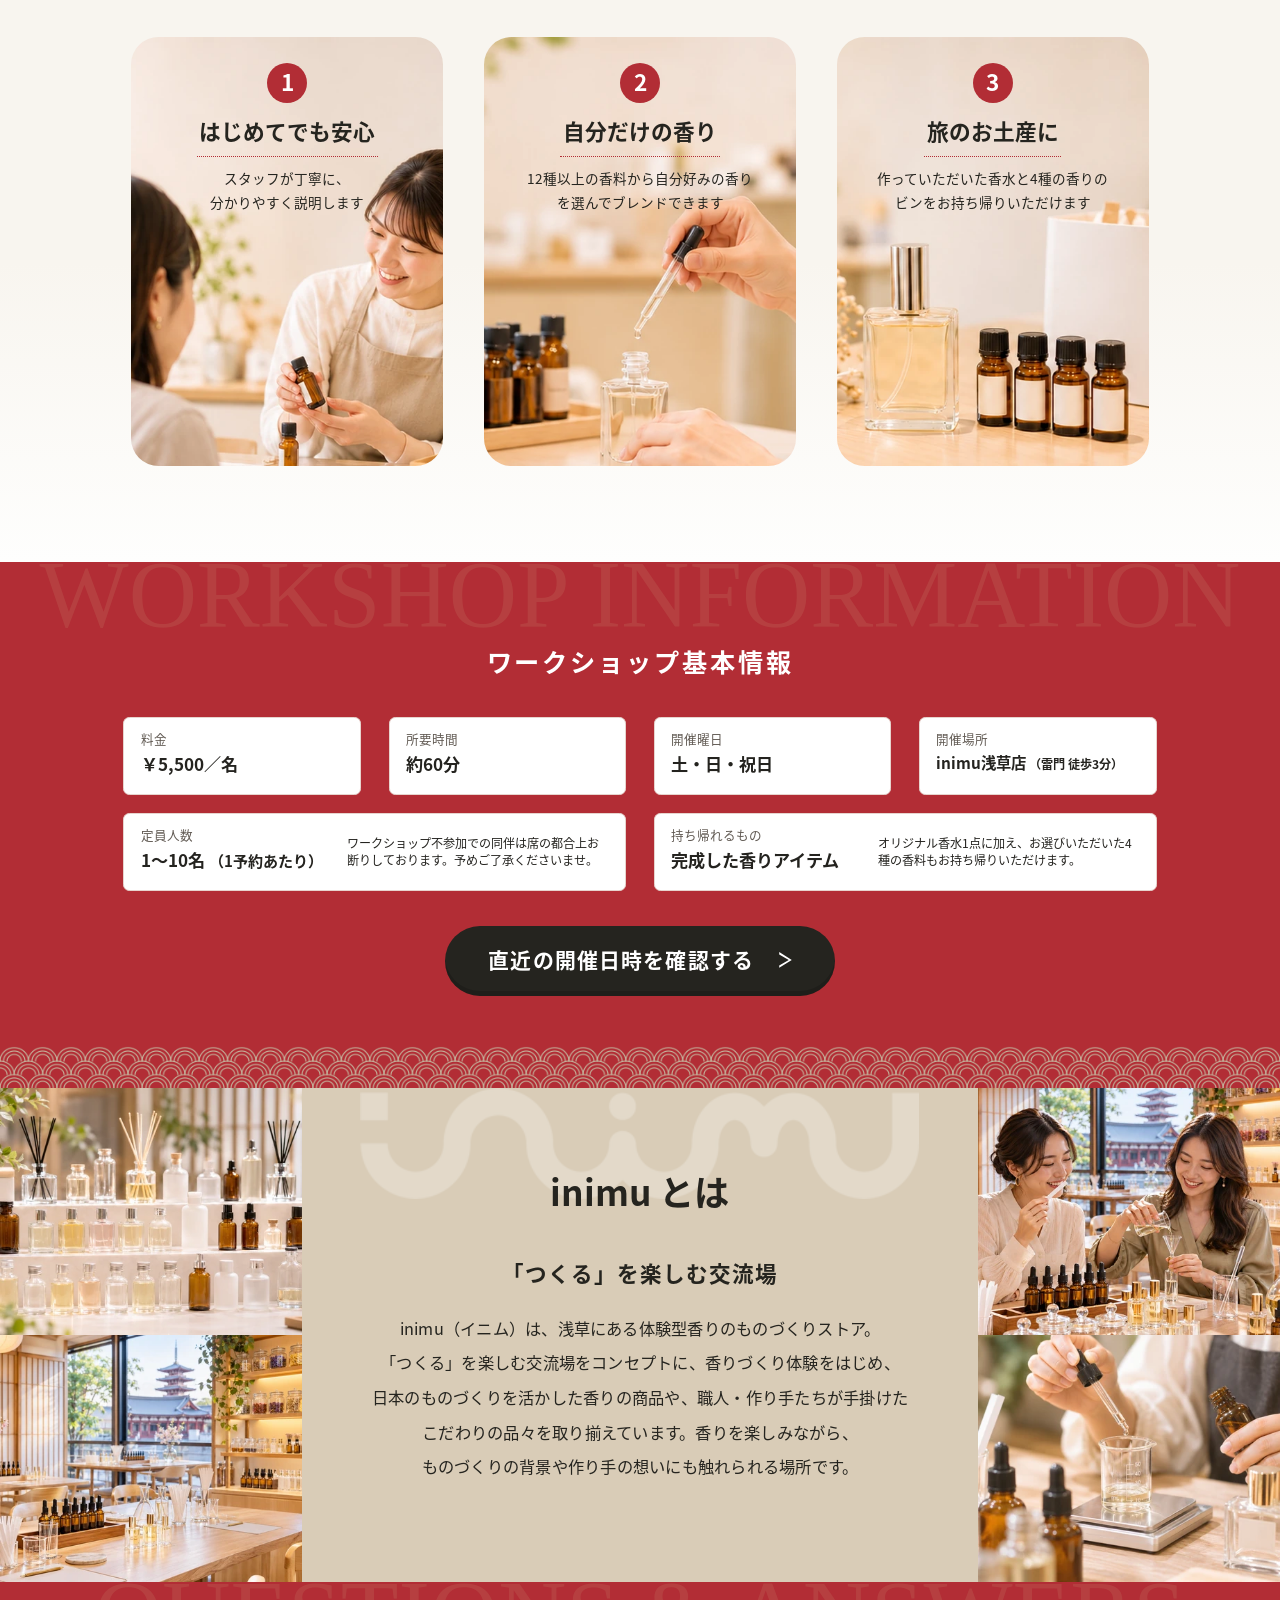
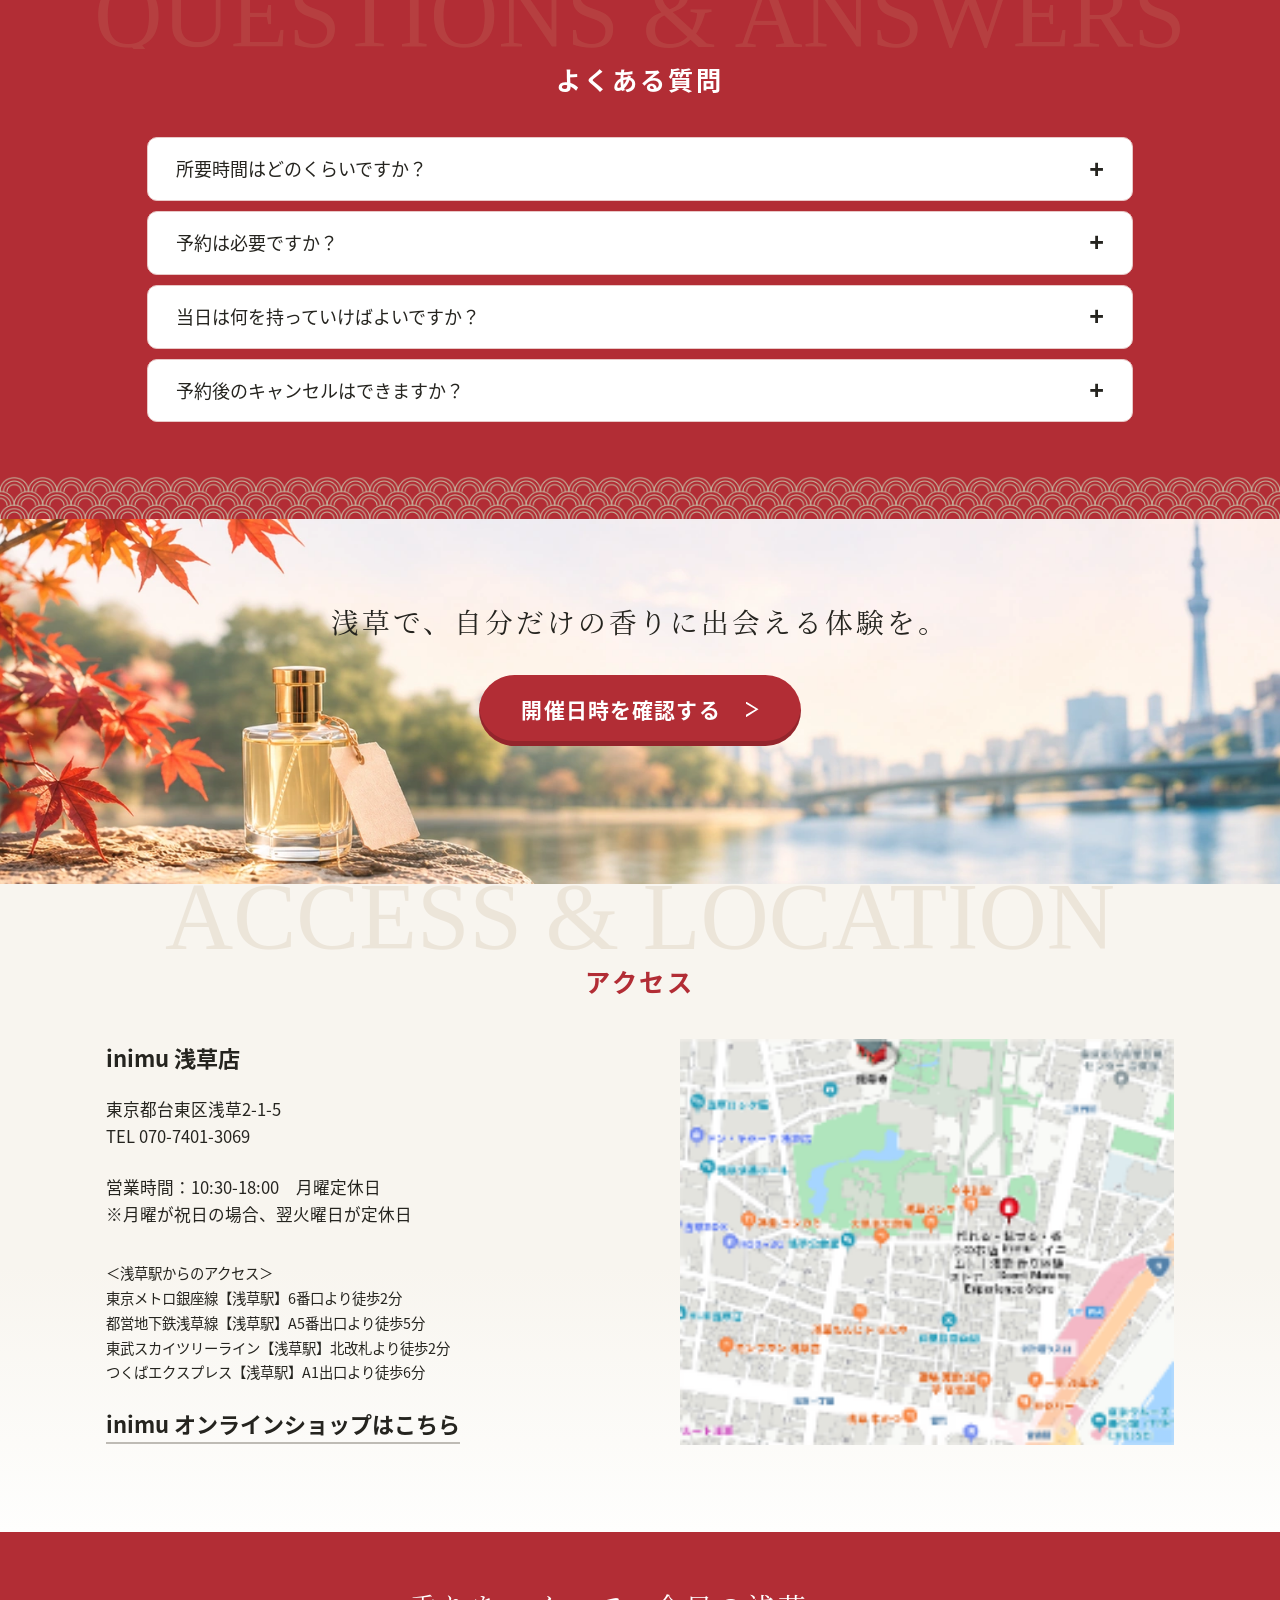
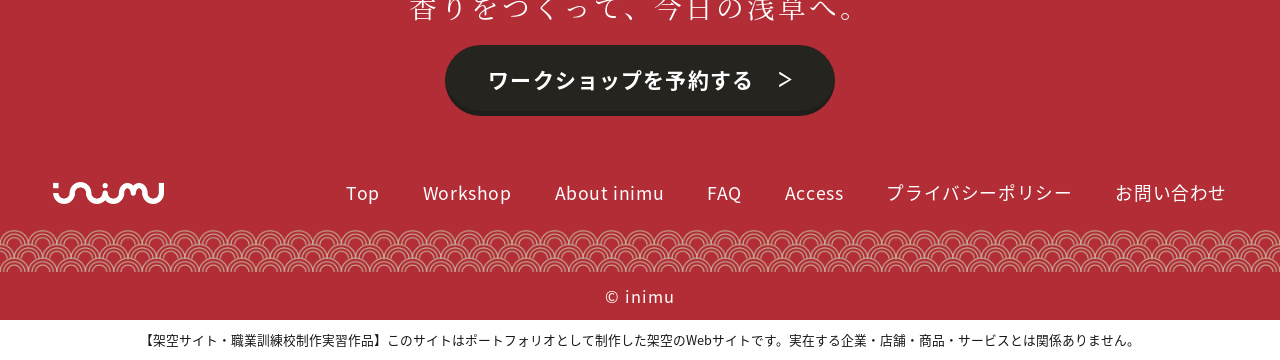
==== commit 8c5fa1d6: "修正_香りの旅01～04のフォントと文字間" ====
--- a/index.html
+++ b/index.html
@@ -1,13 +1,18 @@
 <!doctype html>
 <html lang="ja">
+
 <head>
   <meta charset="utf-8">
   <meta name="viewport" content="width=device-width, initial-scale=1">
   <meta name="description" content="浅草のinimuで、自分だけの香りをつくる調香ワークショップ。体験の流れ、開催情報、店舗へのアクセスをご案内します。">
   <meta name="theme-color" content="#b22d35">
   <title>香りをつくって、今日の浅草へ。｜inimu ワークショップ</title>
+  <link rel="preconnect" href="https://fonts.googleapis.com">
+  <link rel="preconnect" href="https://fonts.gstatic.com" crossorigin>
+  <link href="https://fonts.googleapis.com/css2?family=Playball&display=swap" rel="stylesheet">
   <link rel="stylesheet" href="./css/style.css">
 </head>
+
 <body id="top">
   <p class="site-note">【架空サイト・職業訓練校制作実習作品】このサイトはポートフォリオとして制作した架空のWebサイトです。実在する企業・店舗・商品・サービスとは関係ありません。</p>
   <header class="site-header">
@@ -77,7 +82,7 @@
     <section class="features paper" aria-labelledby="features-title">
       <span class="section-lettering" aria-hidden="true">ENJOY SCENT MAKING</span>
       <h2 class="section-title" id="features-title">香り作りを楽しめる、<wbr>3つのポイント</h2>
-      <p class="section-lead">初めての方も、自分らしい香りづくりを</p>
+      <p class="section-lead">初めての方も、自分らしい香りづくりを。</p>
       <ol class="feature-cards">
         <li class="feature-card feature-card--guide">
           <span class="feature-number" aria-hidden="true">1</span>
@@ -101,10 +106,22 @@
       <span class="section-lettering" aria-hidden="true">WORKSHOP INFORMATION</span>
       <h2 class="section-title section-title--small" id="workshop-title">ワークショップ基本情報</h2>
       <dl class="workshop-facts">
-        <div class="fact"><dt>料金</dt><dd>￥5,500／名</dd></div>
-        <div class="fact"><dt>所要時間</dt><dd>約60分</dd></div>
-        <div class="fact"><dt>開催曜日</dt><dd>土・日・祝日</dd></div>
-        <div class="fact fact--venue"><dt>開催場所</dt><dd>inimu浅草店 <small>（雷門 徒歩3分）</small></dd></div>
+        <div class="fact">
+          <dt>料金</dt>
+          <dd>￥5,500／名</dd>
+        </div>
+        <div class="fact">
+          <dt>所要時間</dt>
+          <dd>約60分</dd>
+        </div>
+        <div class="fact">
+          <dt>開催曜日</dt>
+          <dd>土・日・祝日</dd>
+        </div>
+        <div class="fact fact--venue">
+          <dt>開催場所</dt>
+          <dd>inimu浅草店 <small>（雷門 徒歩3分）</small></dd>
+        </div>
         <div class="fact fact--wide">
           <dt>定員人数</dt>
           <dd>1〜10名 <small>（1予約あたり）</small>
@@ -192,7 +209,8 @@
           </div>
           <a class="shop-link" href="https://inimu.jp/">inimu オンラインショップはこちら</a>
         </div>
-        <a class="map-link" href="https://www.google.com/maps/search/?api=1&amp;query=inimu+%E6%B5%85%E8%8D%89%E5%BA%97+%E6%9D%B1%E4%BA%AC%E9%83%BD%E5%8F%B0%E6%9D%B1%E5%8C%BA%E6%B5%85%E8%8D%892-1-5">
+        <a class="map-link"
+          href="https://www.google.com/maps/search/?api=1&amp;query=inimu+%E6%B5%85%E8%8D%89%E5%BA%97+%E6%9D%B1%E4%BA%AC%E9%83%BD%E5%8F%B0%E6%9D%B1%E5%8C%BA%E6%B5%85%E8%8D%892-1-5">
           <img src="./assets/map.png" alt="inimu 浅草店の地図をGoogle マップで見る" width="196" height="161" loading="lazy">
         </a>
       </div>
@@ -226,4 +244,5 @@
     <p class="site-note">【架空サイト・職業訓練校制作実習作品】このサイトはポートフォリオとして制作した架空のWebサイトです。実在する企業・店舗・商品・サービスとは関係ありません。</p>
   </footer>
 </body>
-</html>
+
+</html>
--- a/css/style.css
+++ b/css/style.css
@@ -159,6 +159,7 @@
   position: absolute;
   z-index: -1;
   inset: 0 0 auto;
+  transform: translateY(-1px);
   overflow: hidden;
   color: #eae2d5;
   opacity: .82;
@@ -227,7 +228,7 @@
   bottom: 0;
   left: 0;
   height: 17rem;
-  background: url("../assets/border.png") left bottom / 100% 100% no-repeat;
+  background: url("../assets/seigaiha.png") left bottom / 100% 100% no-repeat;
   pointer-events: none;
   content: "";
 }
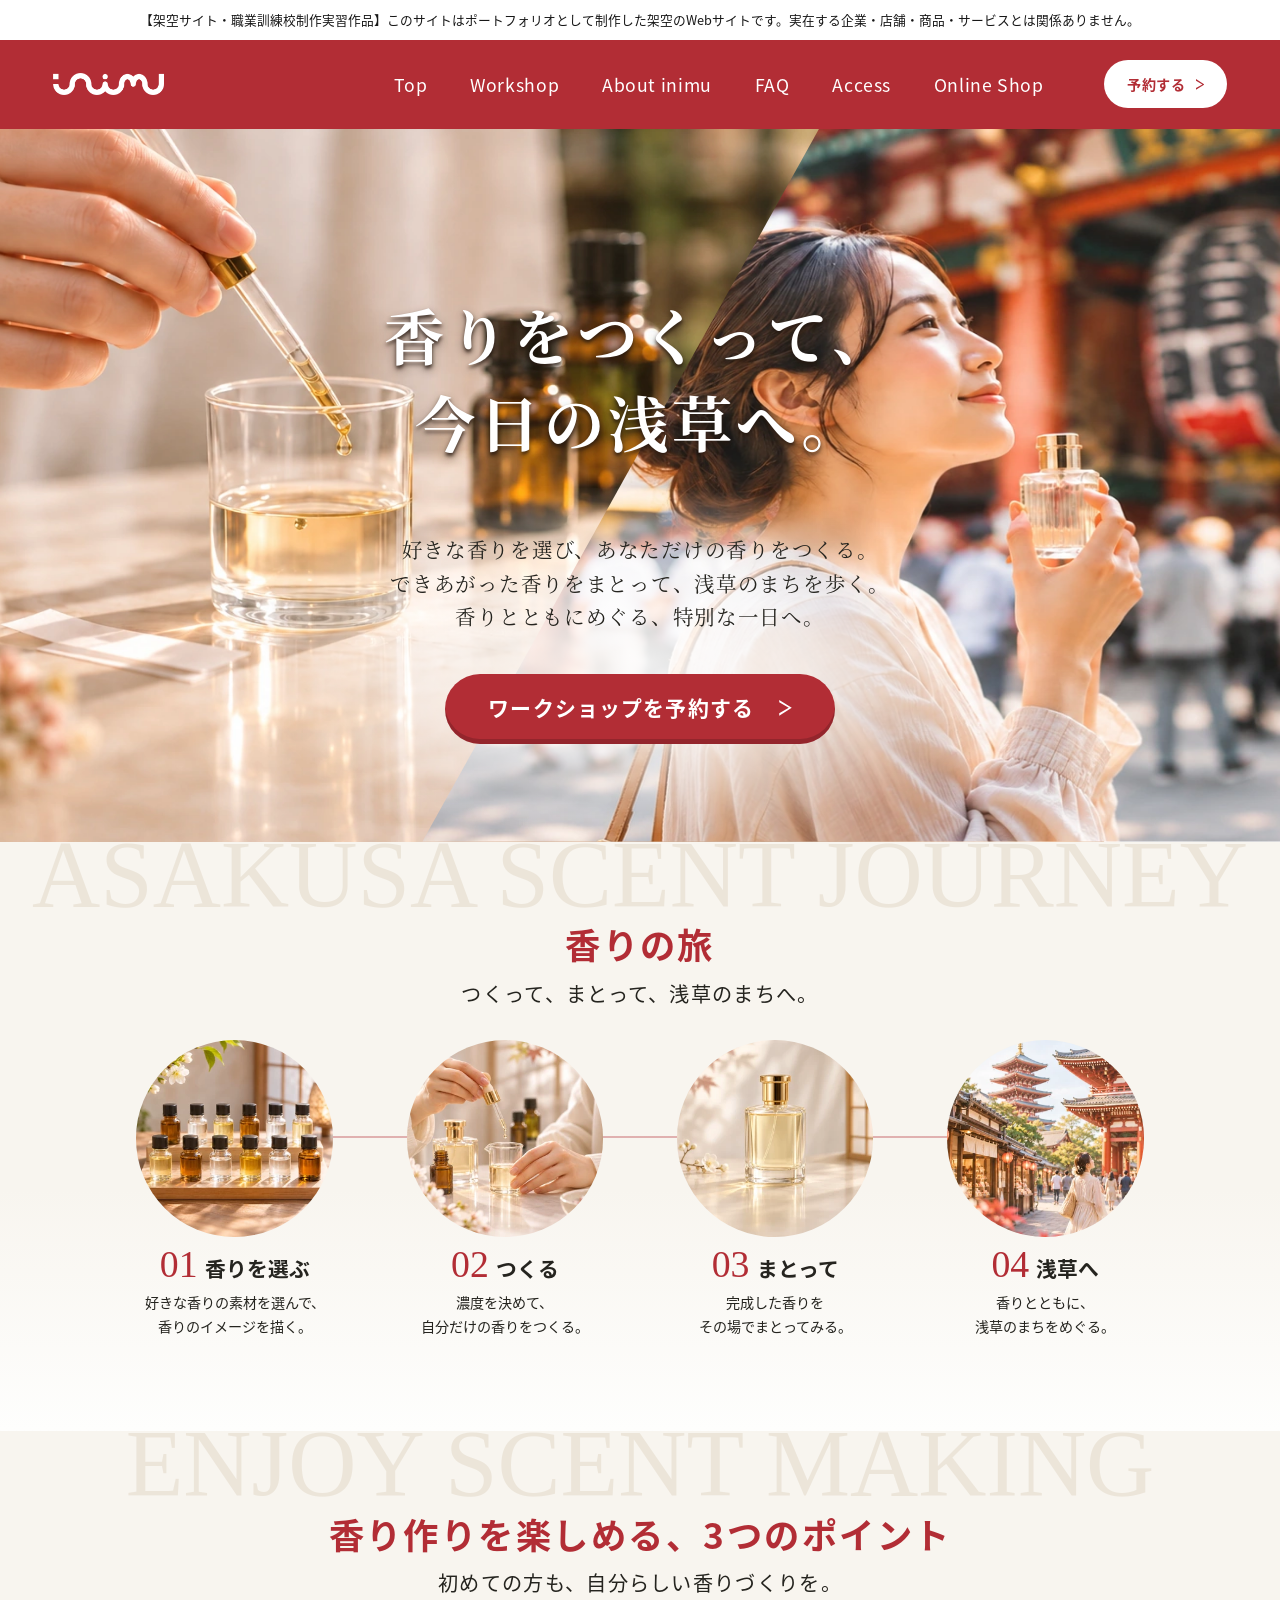
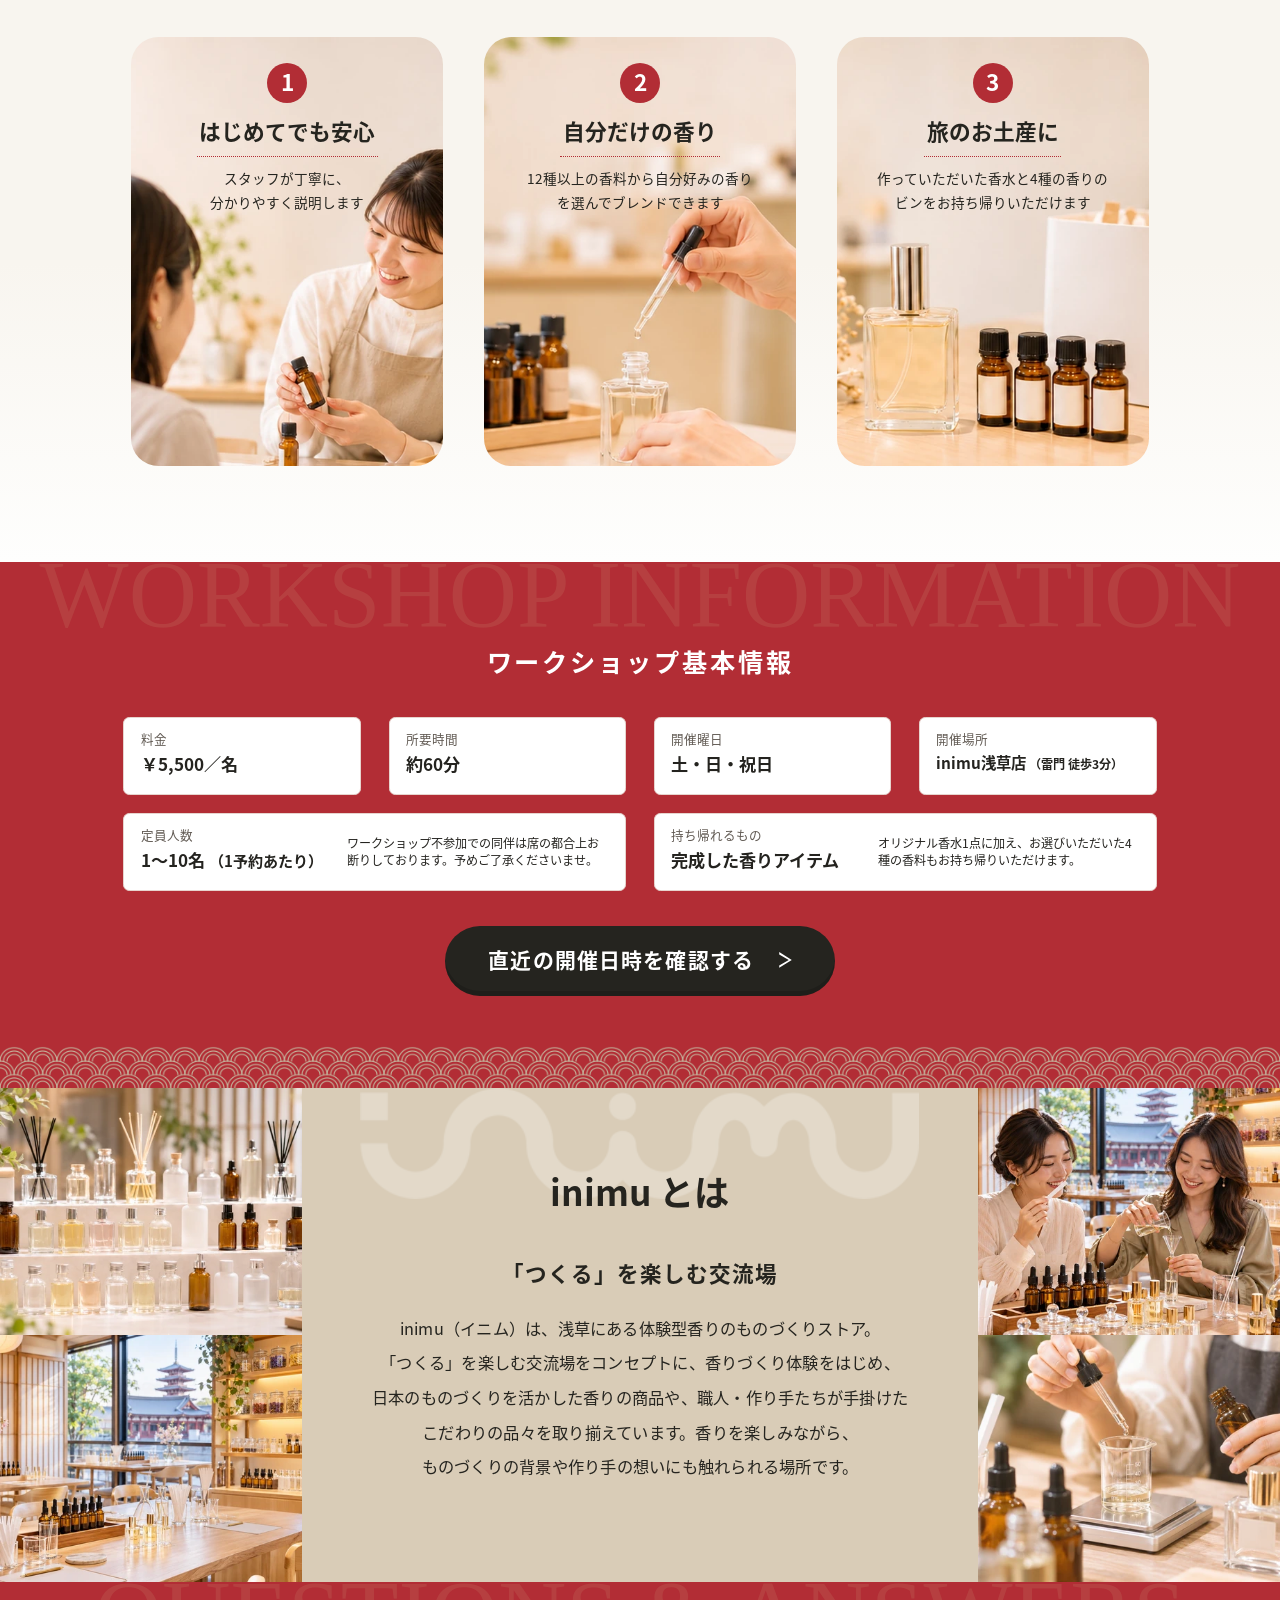
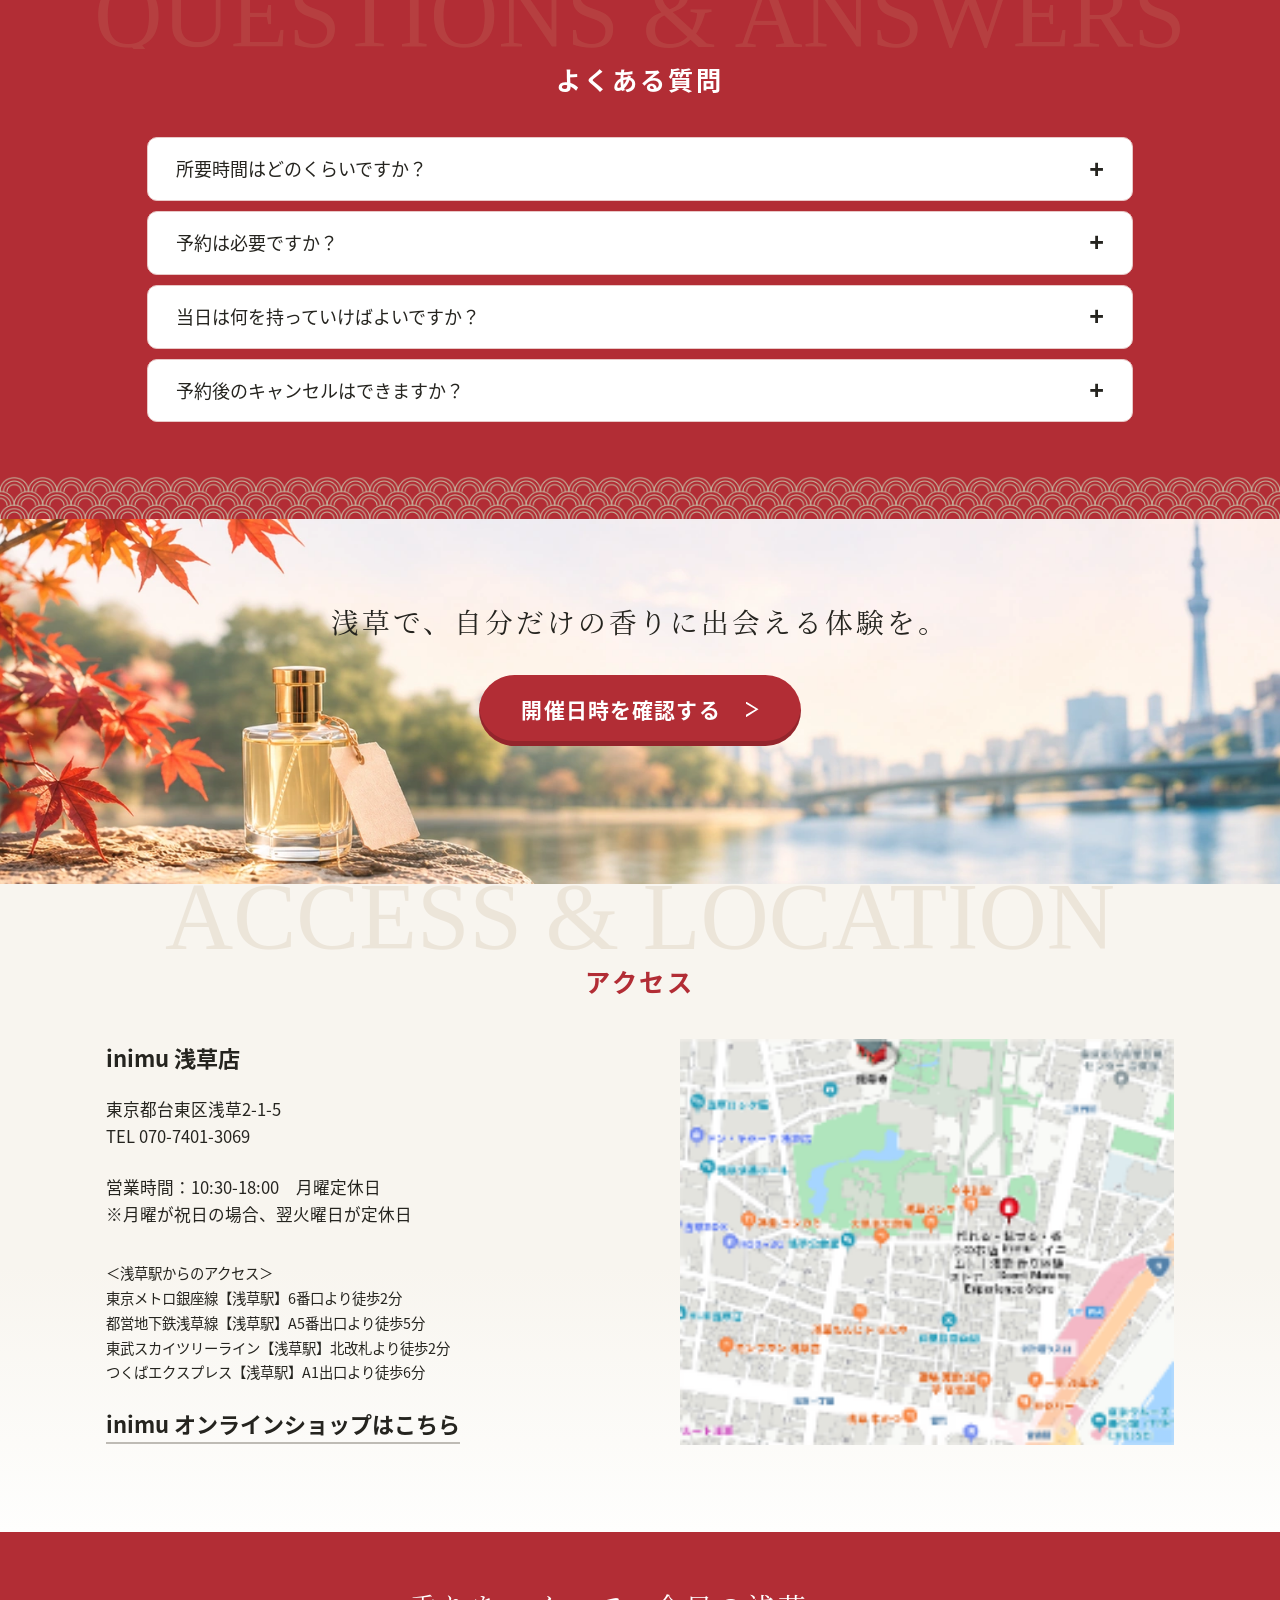
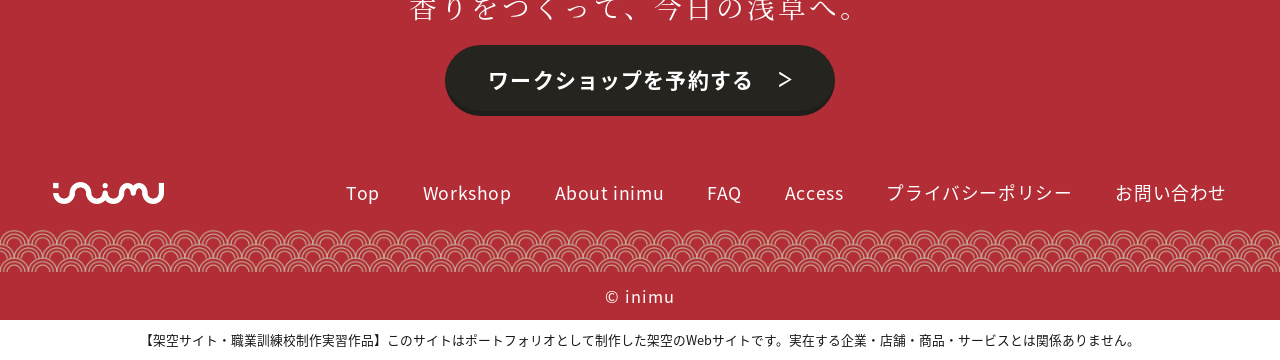
==== commit 34cad2a6: "修正_よくある質問の内容と回答箇所の背景色" ====
--- a/index.html
+++ b/index.html
@@ -170,15 +170,15 @@
         </details>
         <details>
           <summary>予約は必要ですか？</summary>
-          <p>希望する日時の空き状況を予約ページで確認し、事前にお申し込みください。</p>
+          <p>はい、事前予約が必要です。じゃらんnetからご希望の日時と空き状況をご確認のうえ、お申し込みください。お支払いはオンラインカード決済です。</p>
         </details>
         <details>
           <summary>当日は何を持っていけばよいですか？</summary>
-          <p>受付で、じゃらんの予約完了画面をご提示ください。</p>
+          <p>特別な持ち物は必要ありませんので、手ぶらでご参加いただけます。受付時に、じゃらんnetの予約完了画面をご提示ください。</p>
         </details>
         <details>
           <summary>予約後のキャンセルはできますか？</summary>
-          <p>キャンセルの締切や料金は、ご予約先のプラン詳細にあるキャンセル規定をご確認ください。</p>
+          <p>キャンセルは前日の19:00まで可能です。当日キャンセル・無連絡キャンセルの場合は、体験料金の100％のキャンセル料がかかります。</p>
         </details>
       </div>
     </section>
@@ -245,4 +245,4 @@
   </footer>
 </body>
 
-</html>+</html>
--- a/css/style.css
+++ b/css/style.css
@@ -188,12 +188,12 @@
   right: 20rem;
   left: 20rem;
   height: .65rem;
-  background: linear-gradient(90deg, transparent 8%, #b22d35 50%, transparent 92%);
+  background: linear-gradient(90deg, transparent 8%, rgb(178 45 53 / 34%) 18%, rgb(178 45 53 / 34%) 82%, transparent 92%);
   content: "";
 }
 .journey-steps img { width: 78rem; height: 78rem; margin: 0 auto; border-radius: 50%; object-fit: cover; }
 .journey-steps h3 { margin-top: 3rem; font-size: 8.25rem; }
-.journey-steps h3 span { color: var(--red); font: italic 15rem/1.1 Georgia, "Times New Roman", serif; }
+.journey-steps h3 span { margin-right: 2px; color: var(--red); font: 400 15rem/1.1 "Playball", cursive; }
 .journey-steps p { margin-top: 2rem; font-size: 5.6rem; line-height: 1.7; }
 
 .features { min-height: 290rem; padding: 30rem 0 35rem; }
@@ -306,7 +306,7 @@
 .faq summary::-webkit-details-marker { display: none; }
 .faq summary::after { flex: 0 0 auto; font: 700 10rem/1 Arial, sans-serif; content: "+"; }
 .faq details[open] summary::after { content: "−"; }
-.faq details p { padding: 0 11rem 8rem; font-size: 7rem; }
+.faq details p { padding: 8rem 11rem; background: rgb(180 154 112 / 30%); font-size: 7rem; }
 
 .riverside {
   height: 145rem;
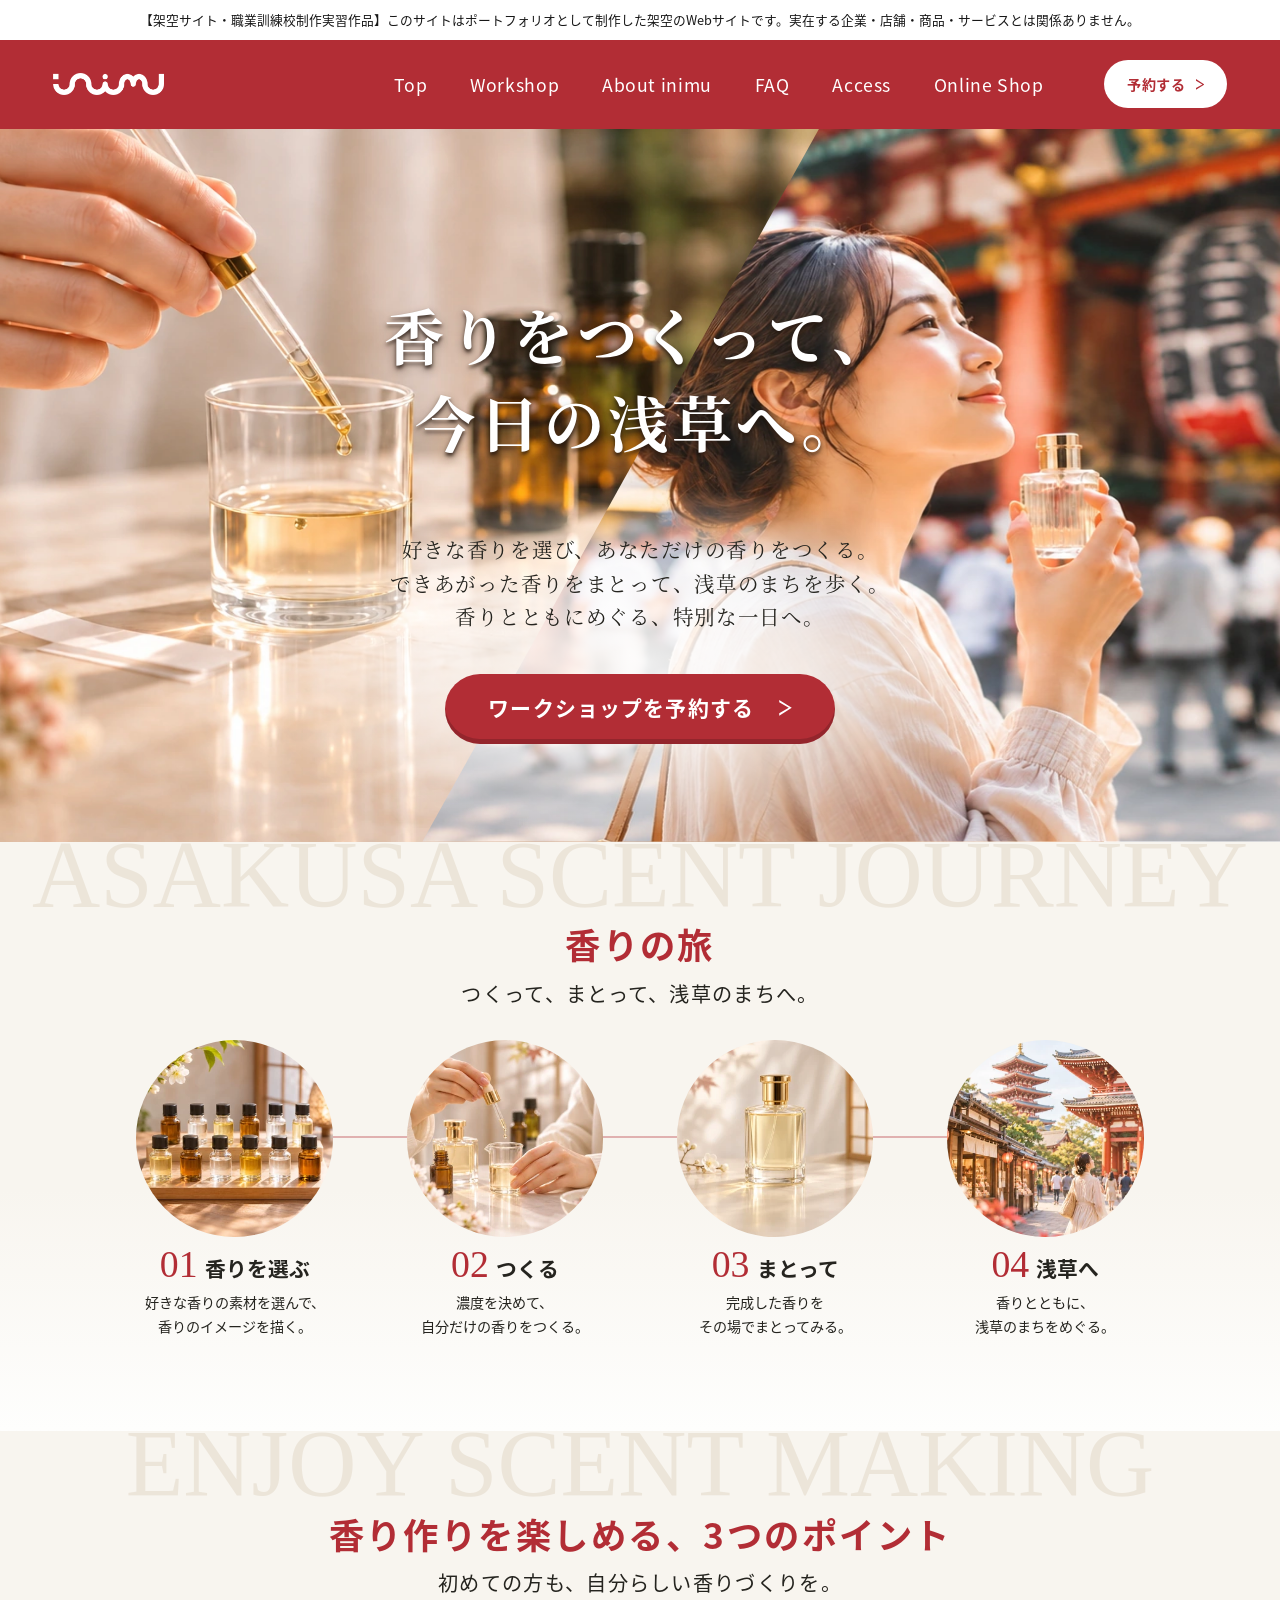
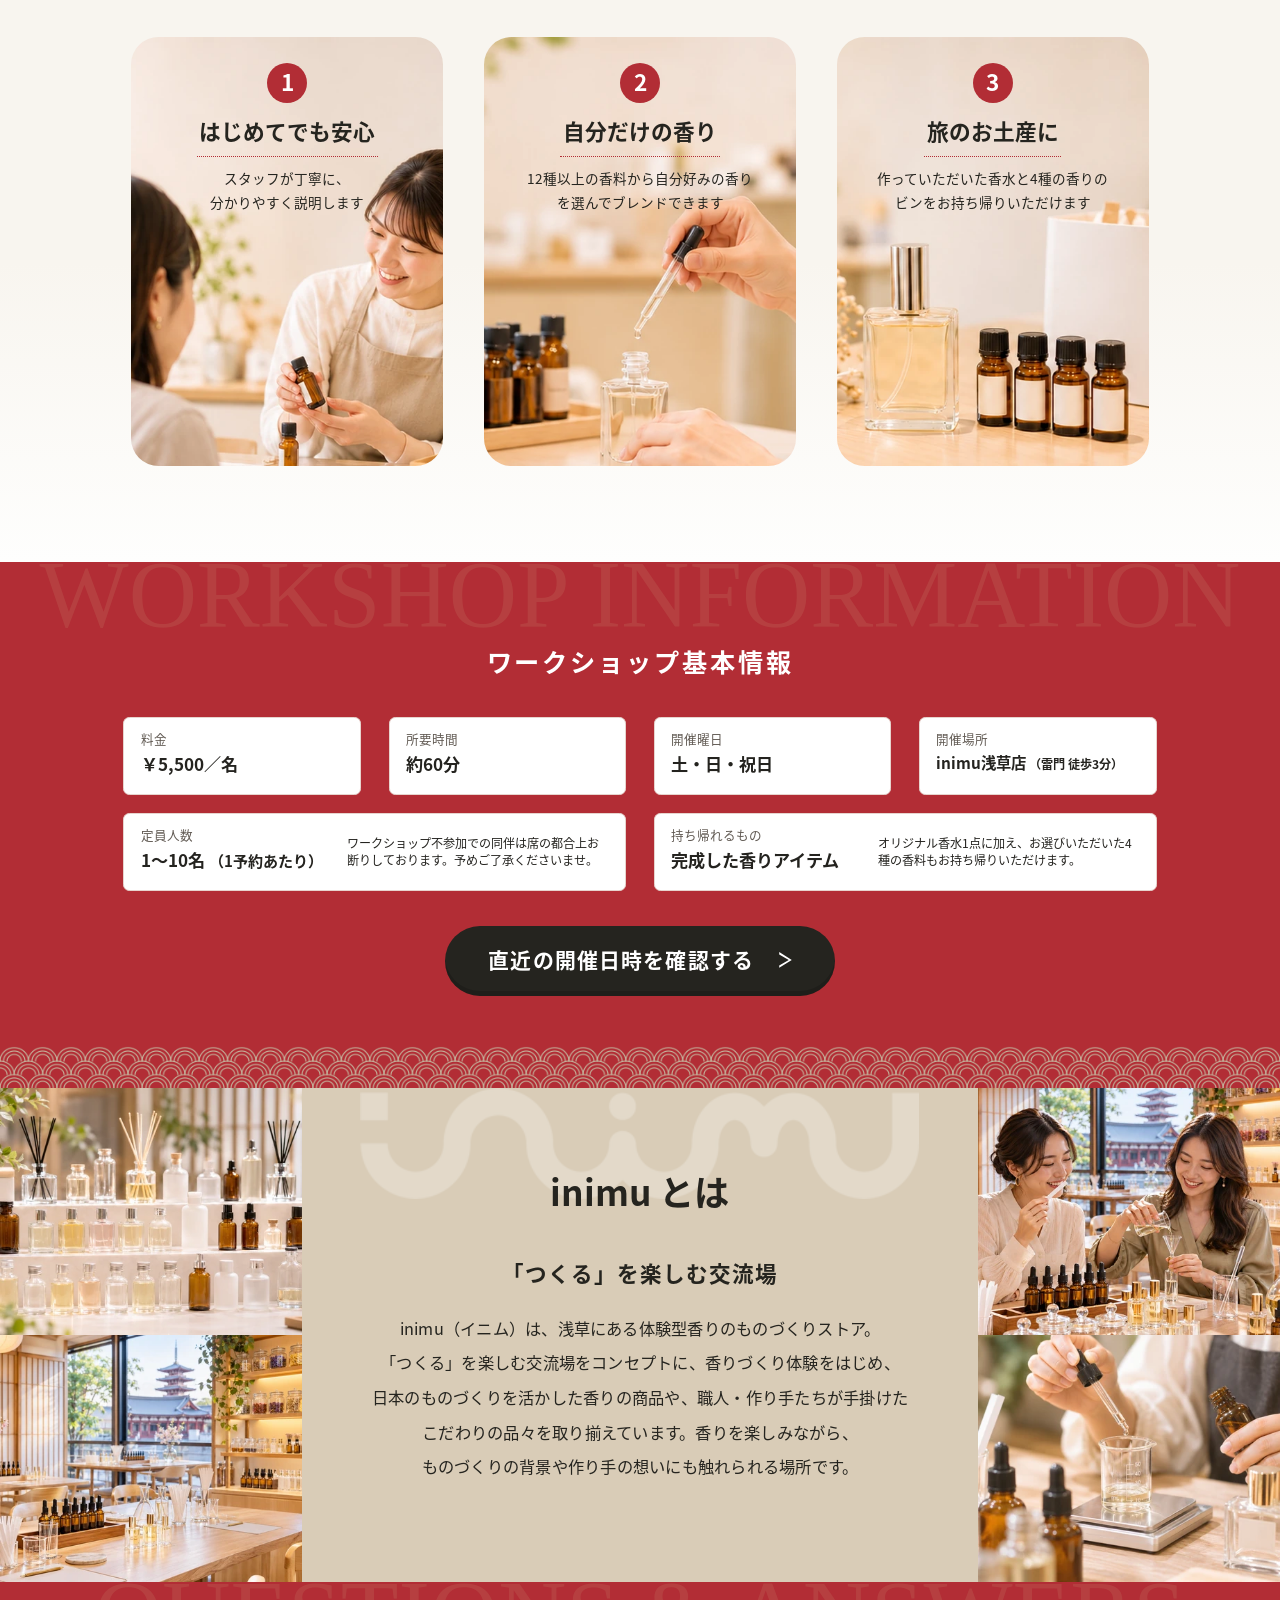
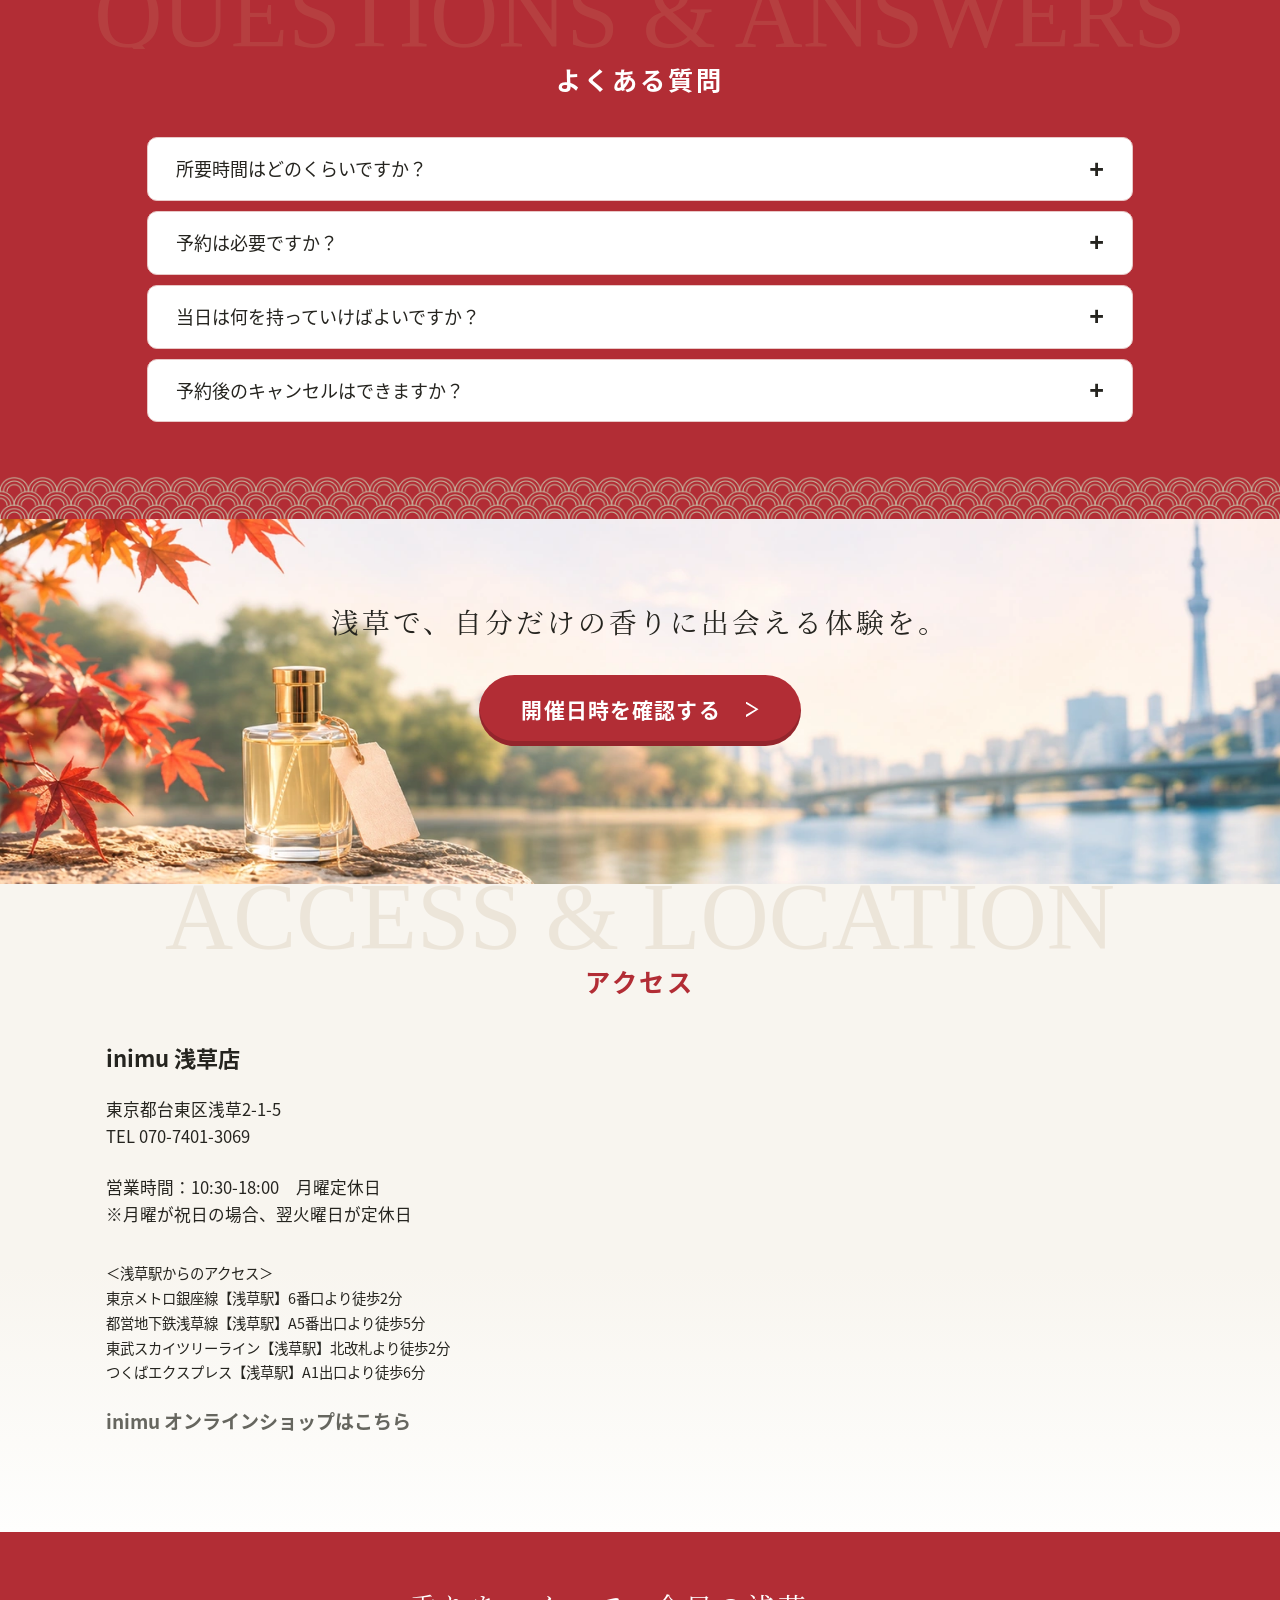
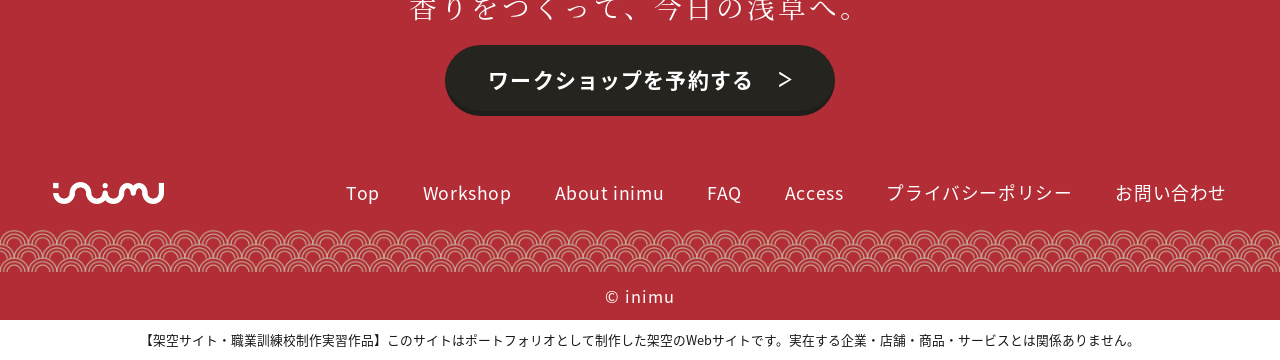
==== commit 60e9ca81: "修正_アクセスMAP" ====
--- a/index.html
+++ b/index.html
@@ -209,10 +209,9 @@
           </div>
           <a class="shop-link" href="https://inimu.jp/">inimu オンラインショップはこちら</a>
         </div>
-        <a class="map-link"
-          href="https://www.google.com/maps/search/?api=1&amp;query=inimu+%E6%B5%85%E8%8D%89%E5%BA%97+%E6%9D%B1%E4%BA%AC%E9%83%BD%E5%8F%B0%E6%9D%B1%E5%8C%BA%E6%B5%85%E8%8D%892-1-5">
-          <img src="./assets/map.png" alt="inimu 浅草店の地図をGoogle マップで見る" width="196" height="161" loading="lazy">
-        </a>
+        <iframe class="access-map"
+          src="https://www.google.com/maps?q=inimu+%E6%B5%85%E8%8D%89%E5%BA%97+%E6%9D%B1%E4%BA%AC%E9%83%BD%E5%8F%B0%E6%9D%B1%E5%8C%BA%E6%B5%85%E8%8D%892-1-5&amp;output=embed"
+          title="inimu 浅草店のGoogle マップ" referrerpolicy="strict-origin-when-cross-origin"></iframe>
       </div>
     </section>
   </main>
--- a/css/style.css
+++ b/css/style.css
@@ -330,9 +330,8 @@
 .access-info > p { font-size: 6.6rem; }
 .access-info a:hover { text-decoration: underline; }
 .directions { margin: 13rem 0 8rem; font-size: 5.7rem; line-height: 1.73; }
-.shop-link { display: inline-block; border-bottom: 1rem solid #bebbb5; font-size: 8.75rem; font-weight: 700; }
-.map-link { display: block; align-self: start; }
-.map-link img { width: 100%; height: auto; }
+.shop-link { display: inline-block; color: #66665f; font-size: calc(8.75rem - 3px); font-weight: 700; }
+.access-map { display: block; align-self: start; width: 100%; height: auto; aspect-ratio: 196 / 161; border: 0; }
 
 .site-footer { text-align: center; }
 .footer-invite { padding: 21rem 10rem 12rem; }
@@ -433,8 +432,8 @@
   .access h3 { margin-bottom: 7px; font-size: 18px; }
   .access address, .access-info > p { font-size: 13px; }
   .directions { margin: 14px 0 10px; font-size: 12px; }
-  .shop-link { font-size: 14px; }
-  .map-link img { max-width: 360px; }
+  .shop-link { font-size: 11px; }
+  .access-map { min-height: 260px; }
   .footer-invite { padding: 27px 16px 18px; }
   .footer-invite .button { margin-top: 14px; }
   .footer-bar { flex-direction: column; gap: 13px; padding: 12px 16px 36px; }
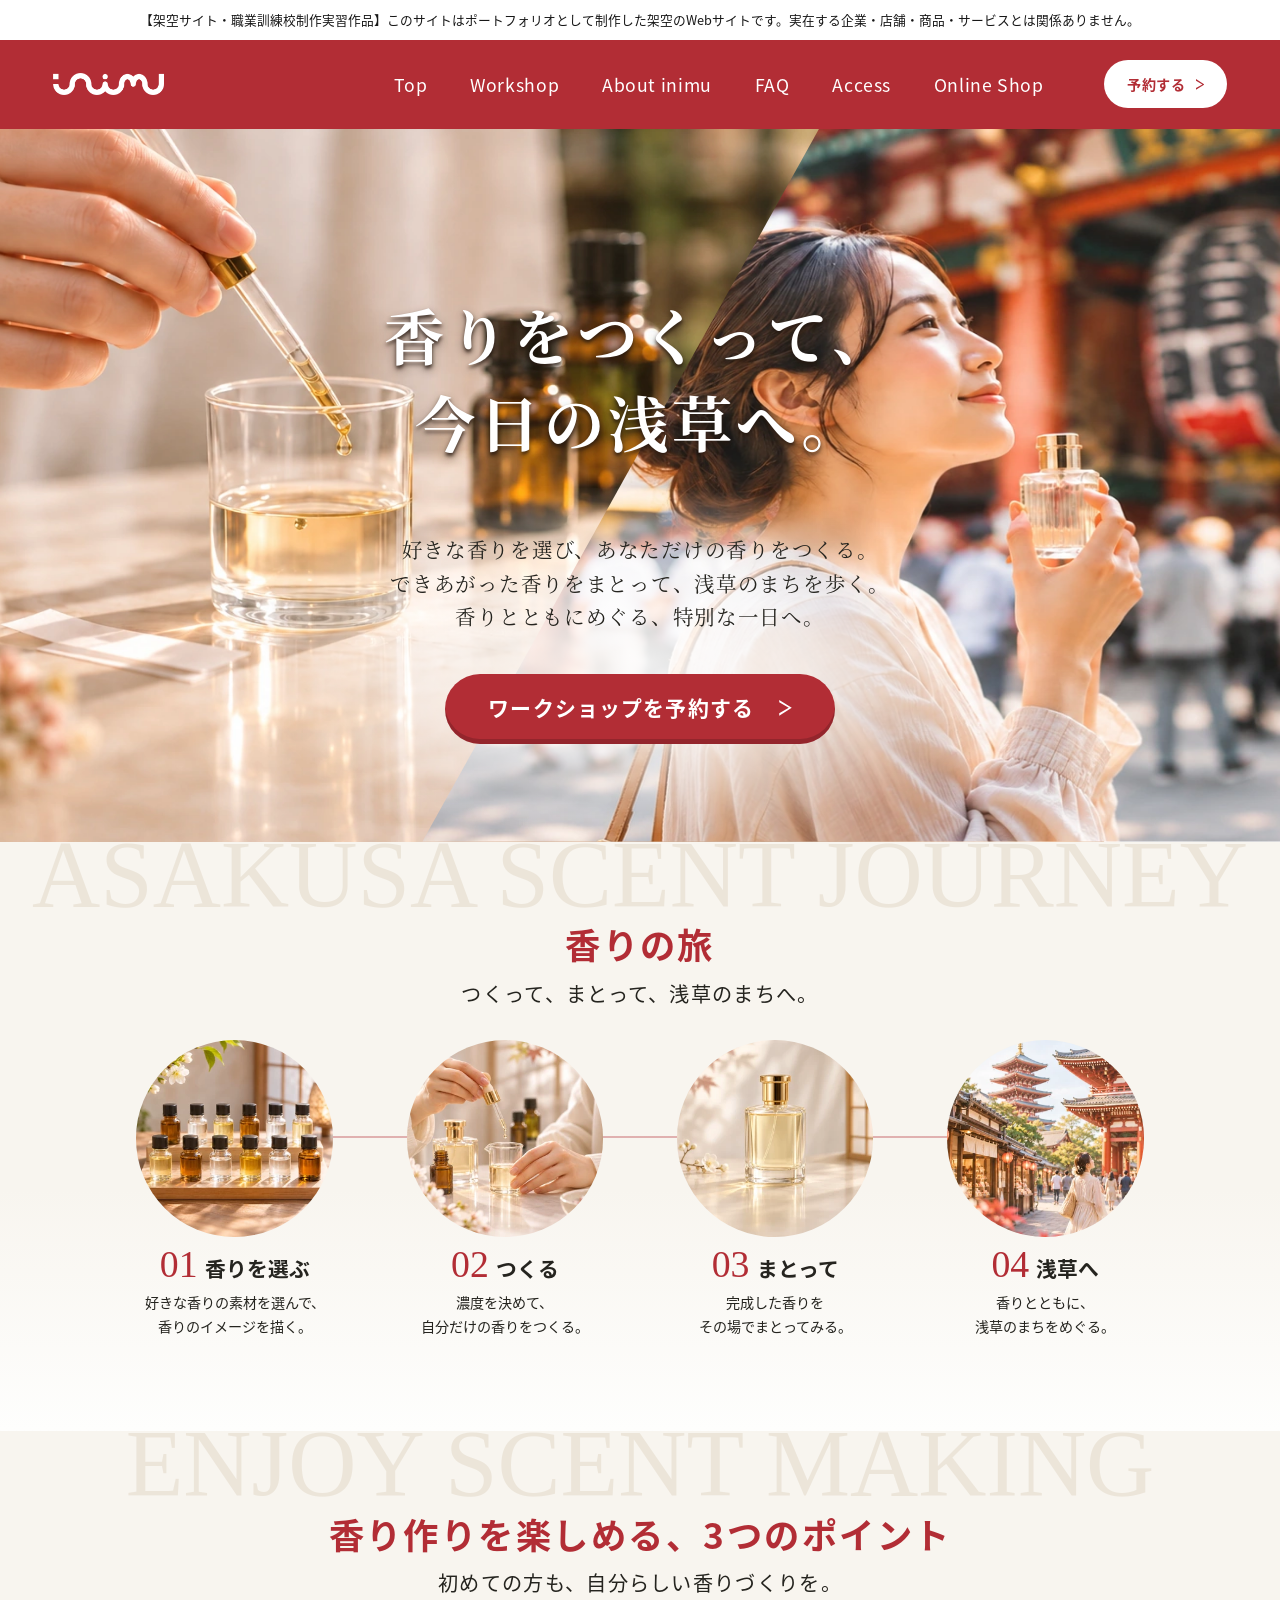
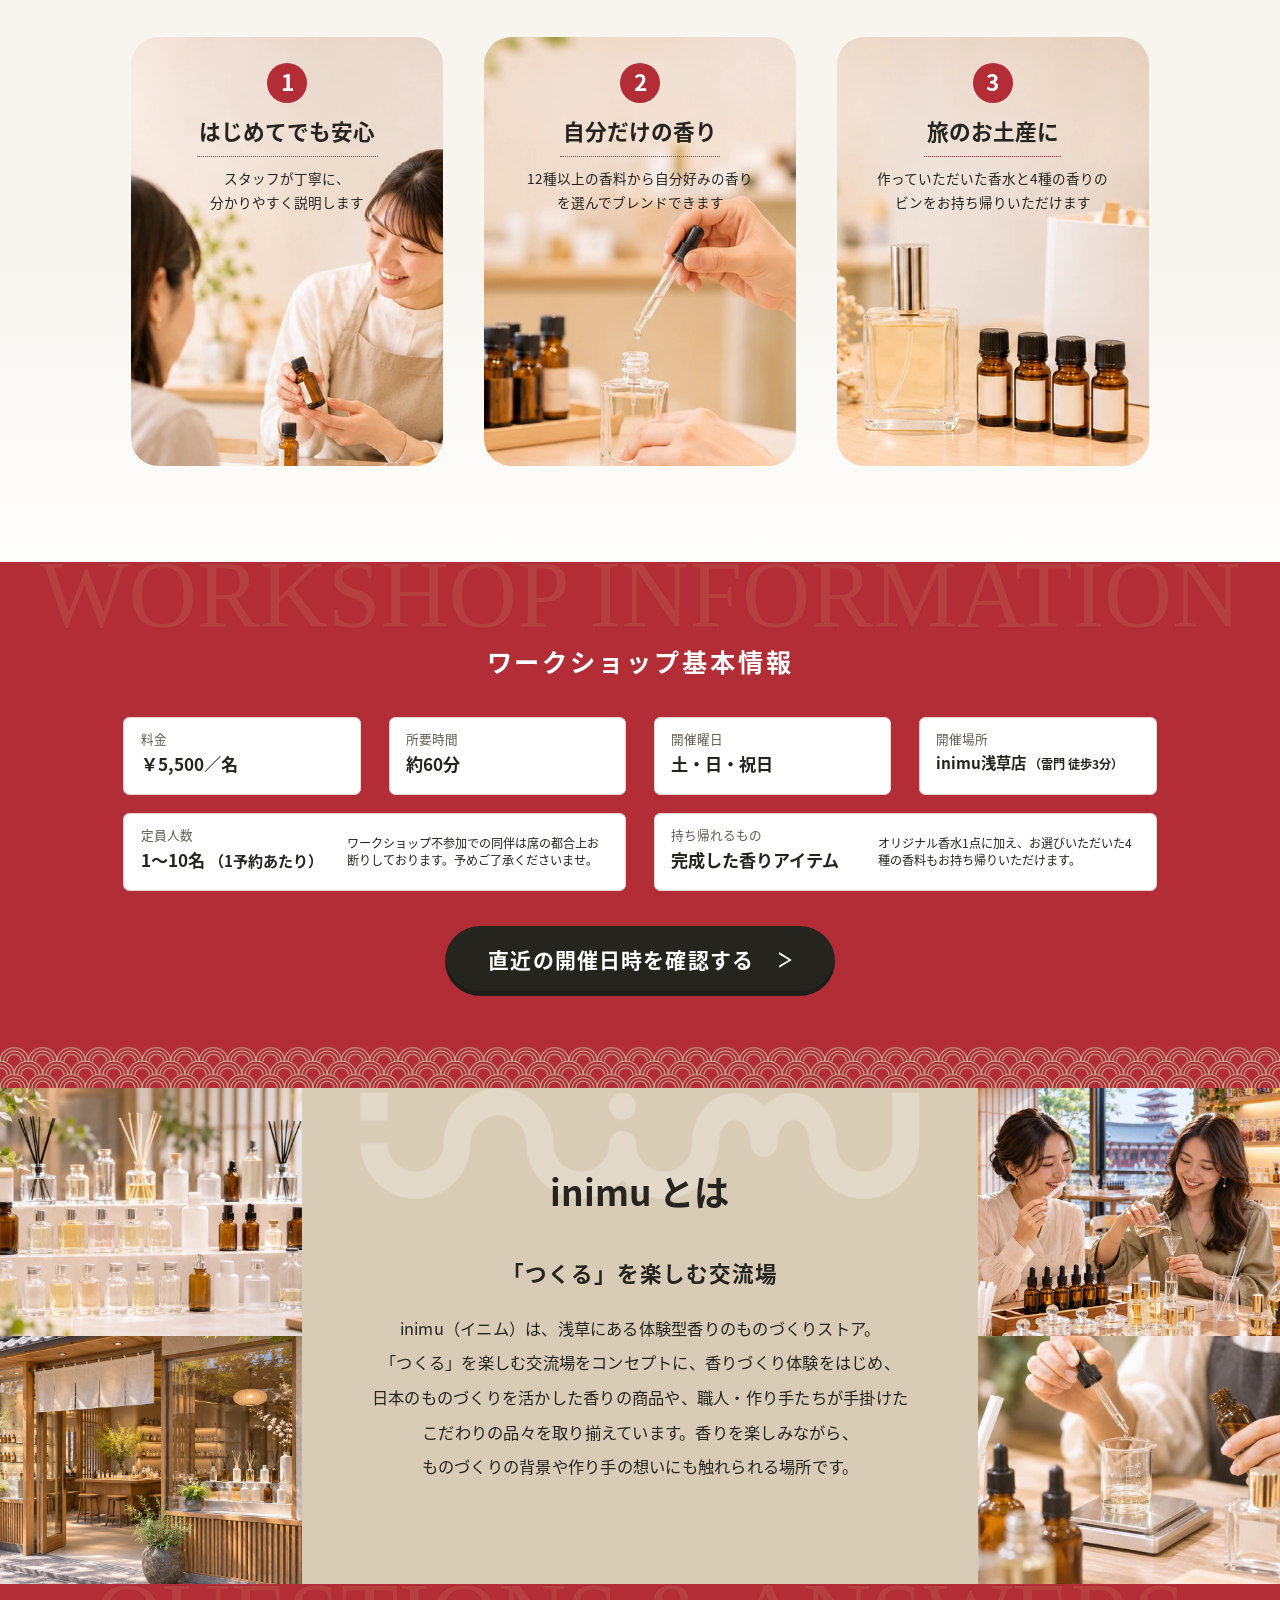
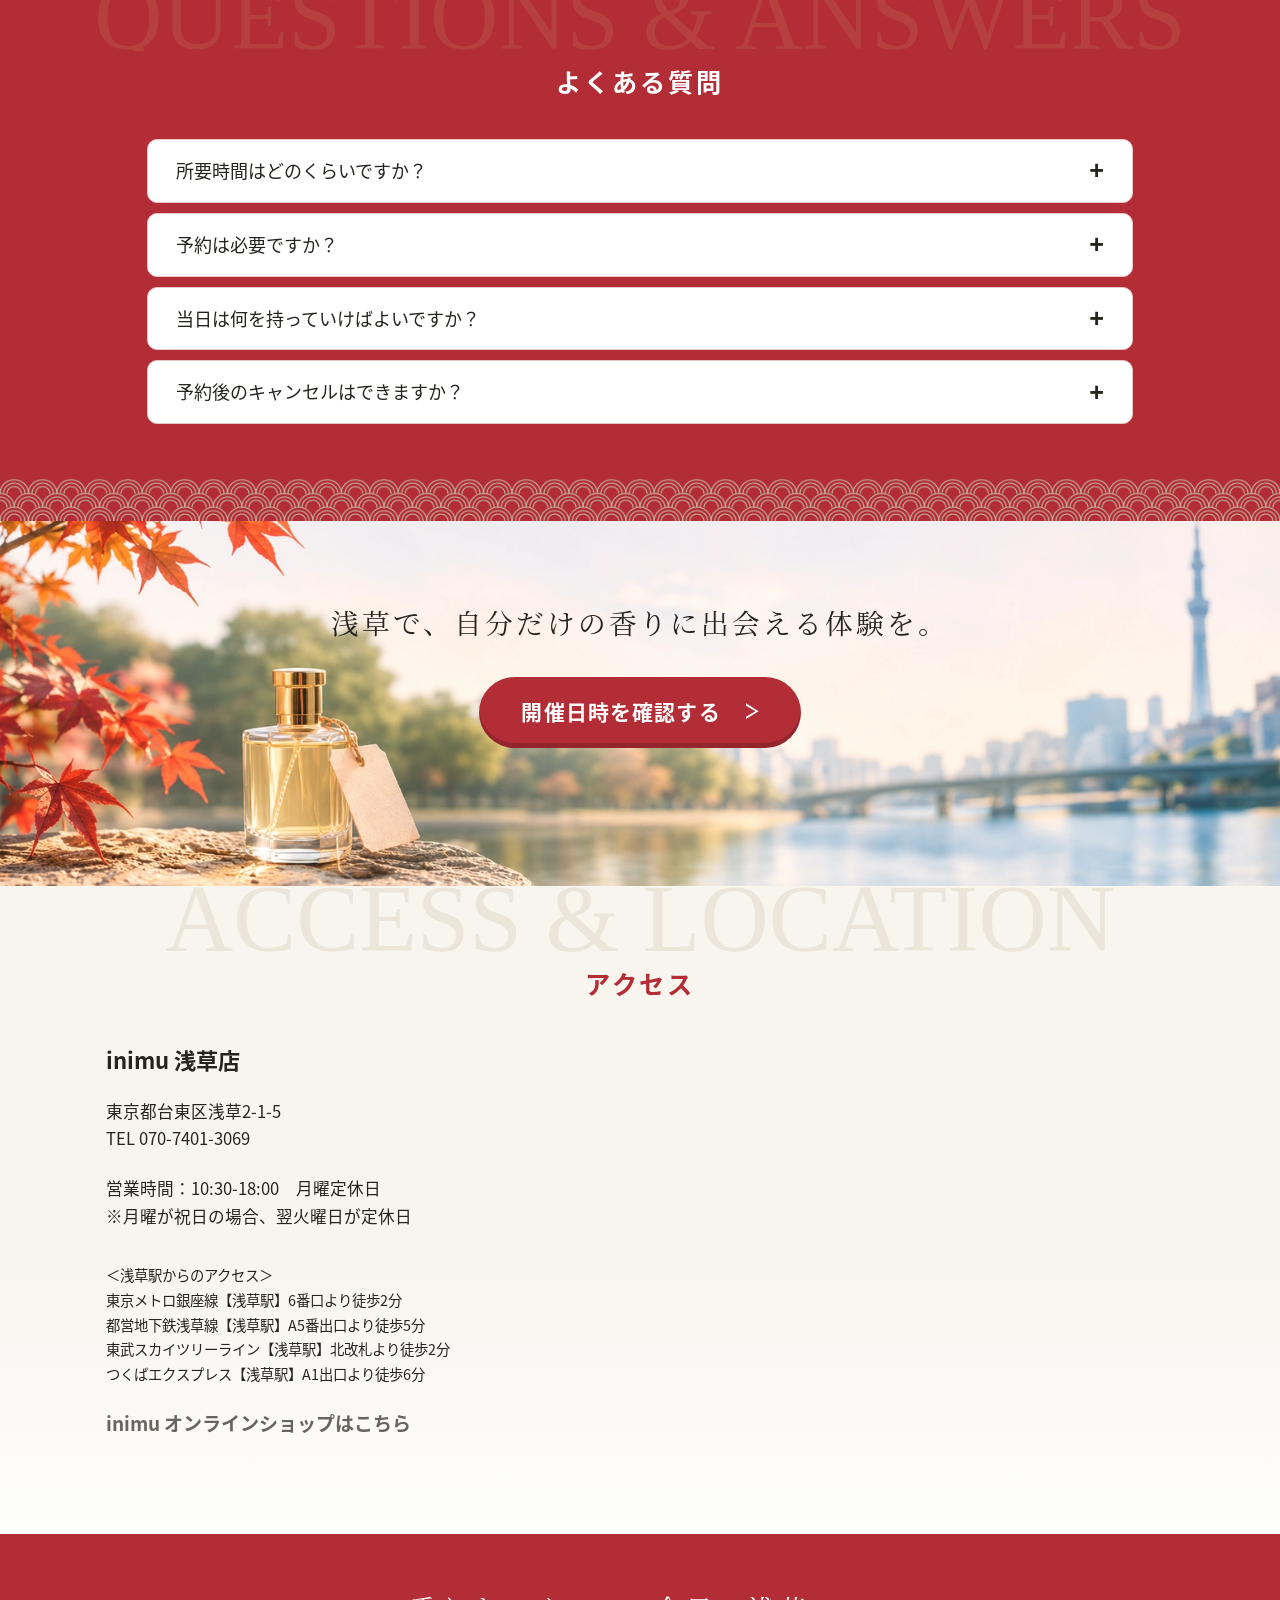
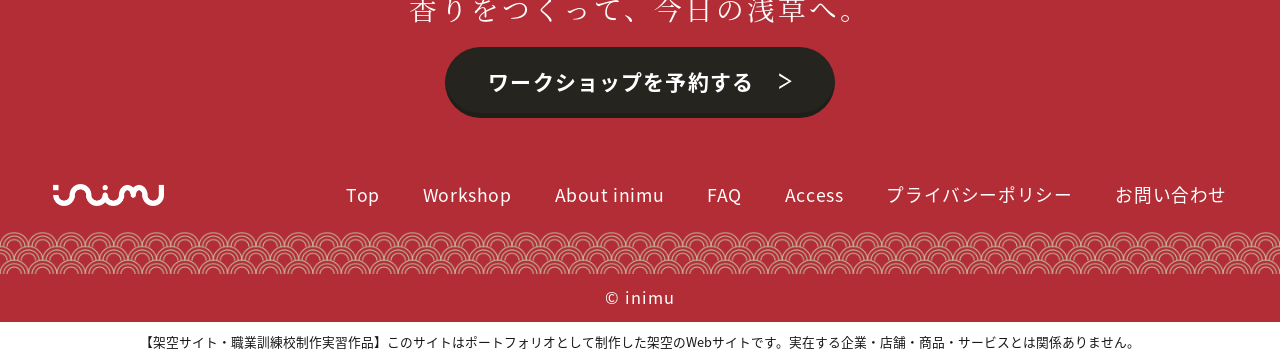
==== commit d5f19ebe: "修正_inimuとはセクションの画像差し替え" ====
--- a/index.html
+++ b/index.html
@@ -143,7 +143,7 @@
     <section class="about" id="about" aria-labelledby="about-title">
       <div class="about-gallery about-gallery--left">
         <img src="./assets/about-shelf.webp" alt="店内に並ぶ香りの商品" loading="lazy">
-        <img src="./assets/about-room.webp" alt="浅草の景色が見えるワークショップ会場" loading="lazy">
+        <img class="about-gallery__asakusa" src="./assets/about-asakusa.png" alt="浅草の景色が見えるワークショップ会場" loading="lazy">
       </div>
       <div class="about-content">
         <h2 id="about-title">inimu とは</h2>
--- a/css/style.css
+++ b/css/style.css
@@ -269,6 +269,7 @@
 }
 .about-gallery { display: grid; grid-template-rows: 1fr 1fr; min-width: 0; }
 .about-gallery img { width: 100%; height: 100%; min-height: 0; object-fit: cover; }
+.about-gallery .about-gallery__asakusa { object-position: left center; }
 .about-content { position: relative; isolation: isolate; padding: 29rem 9rem 20rem; }
 .about-content::before {
   position: absolute;
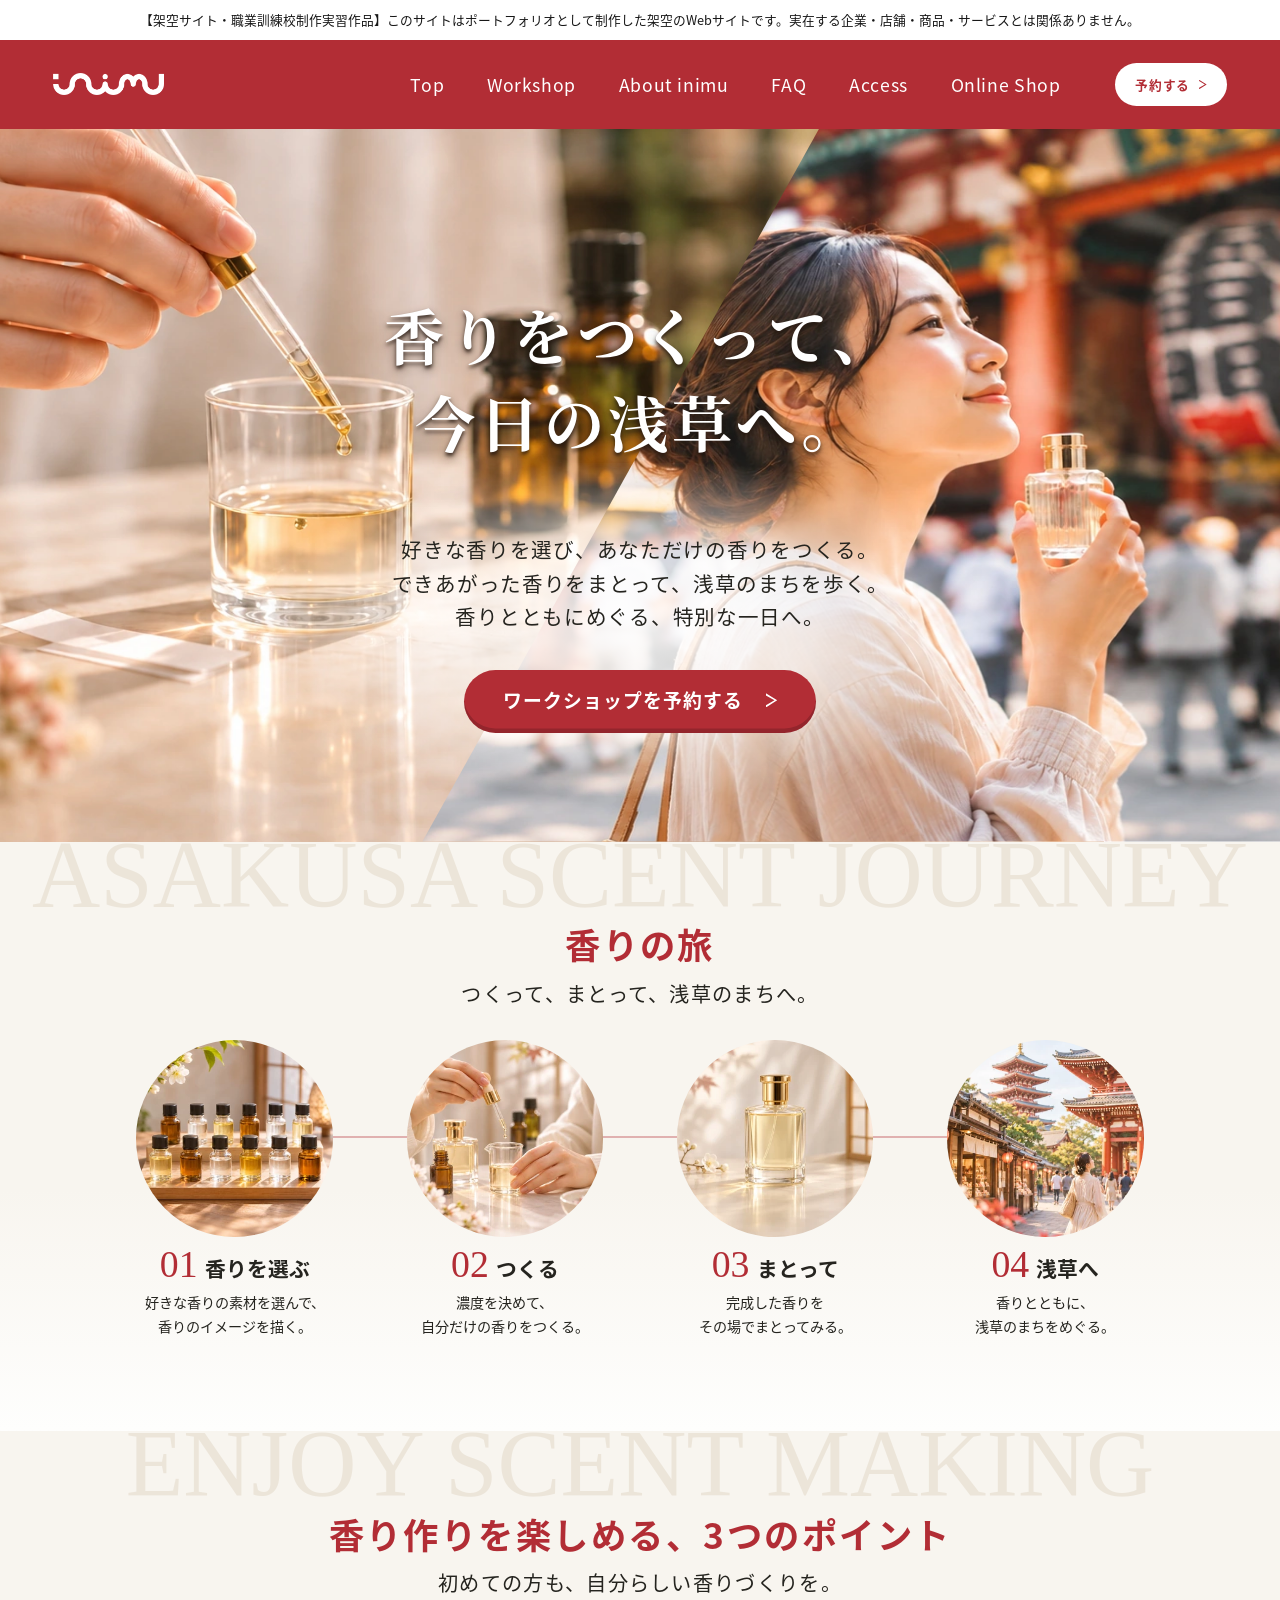
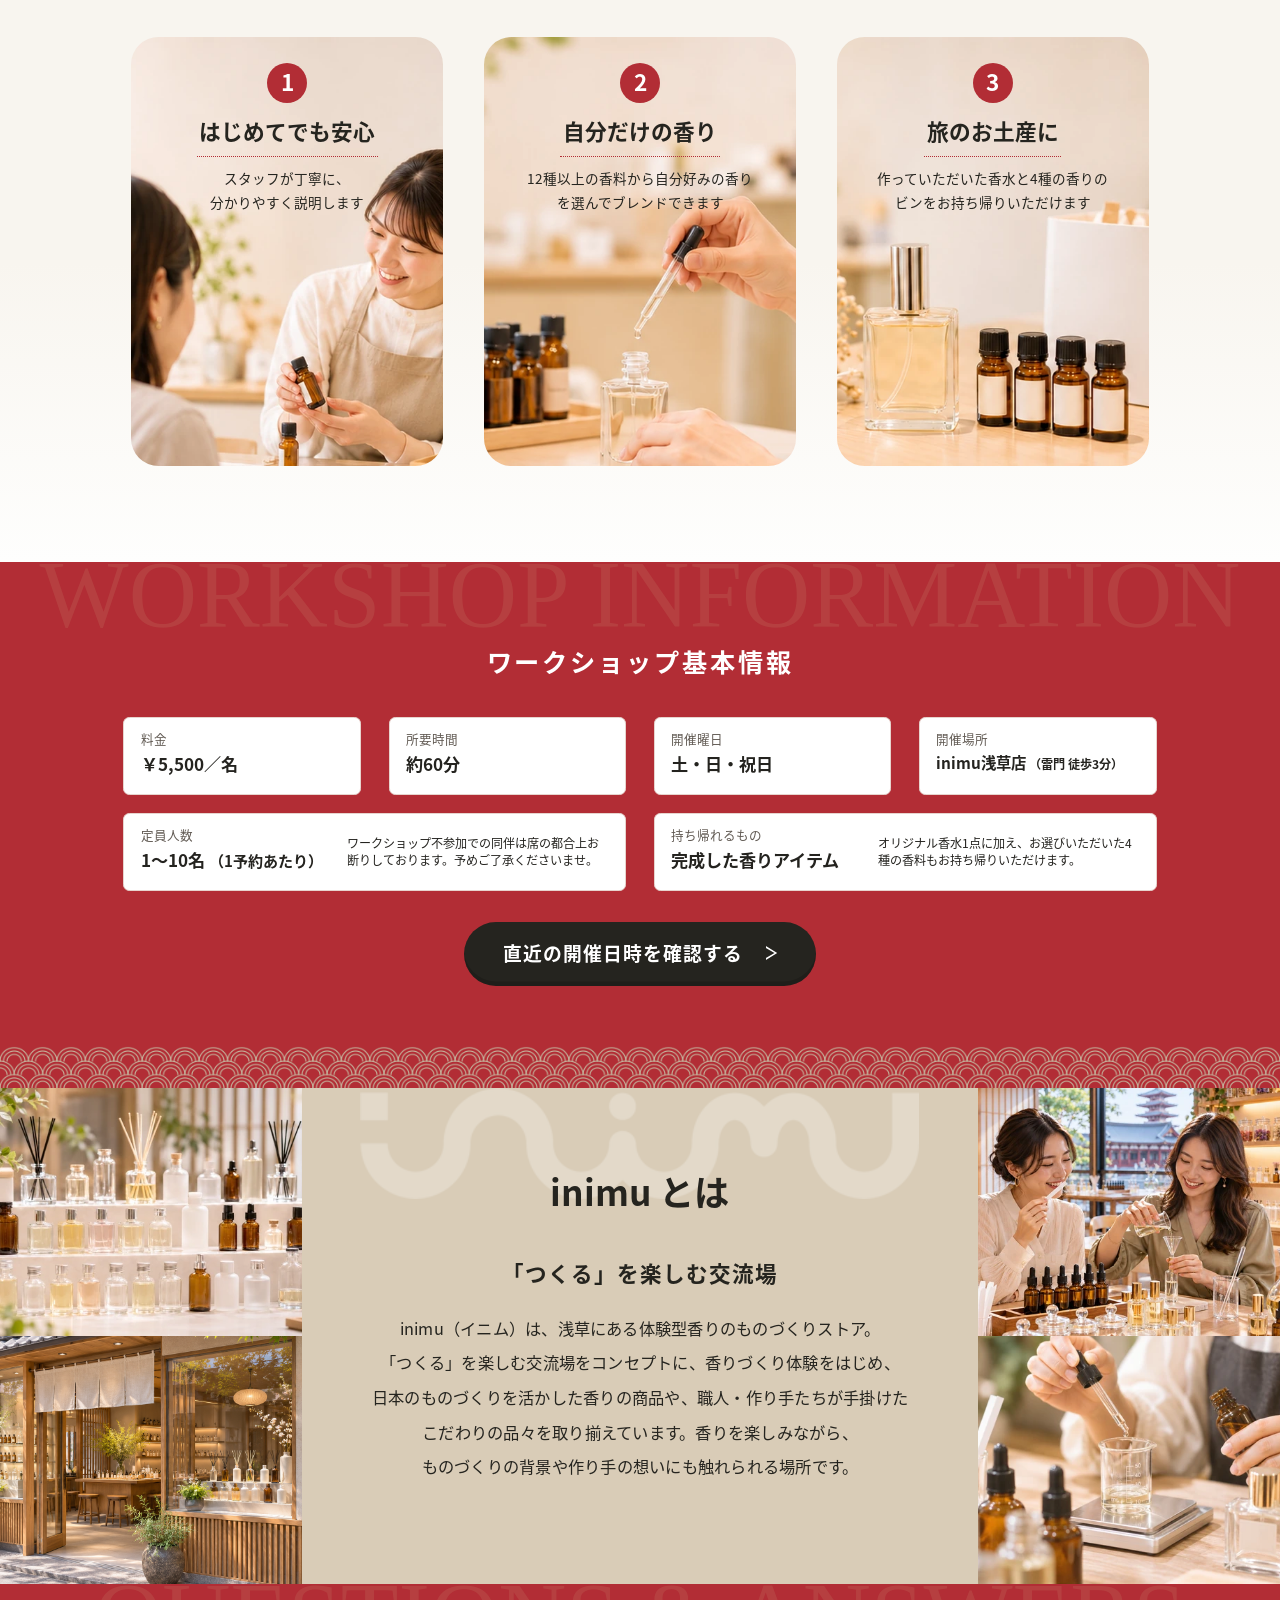
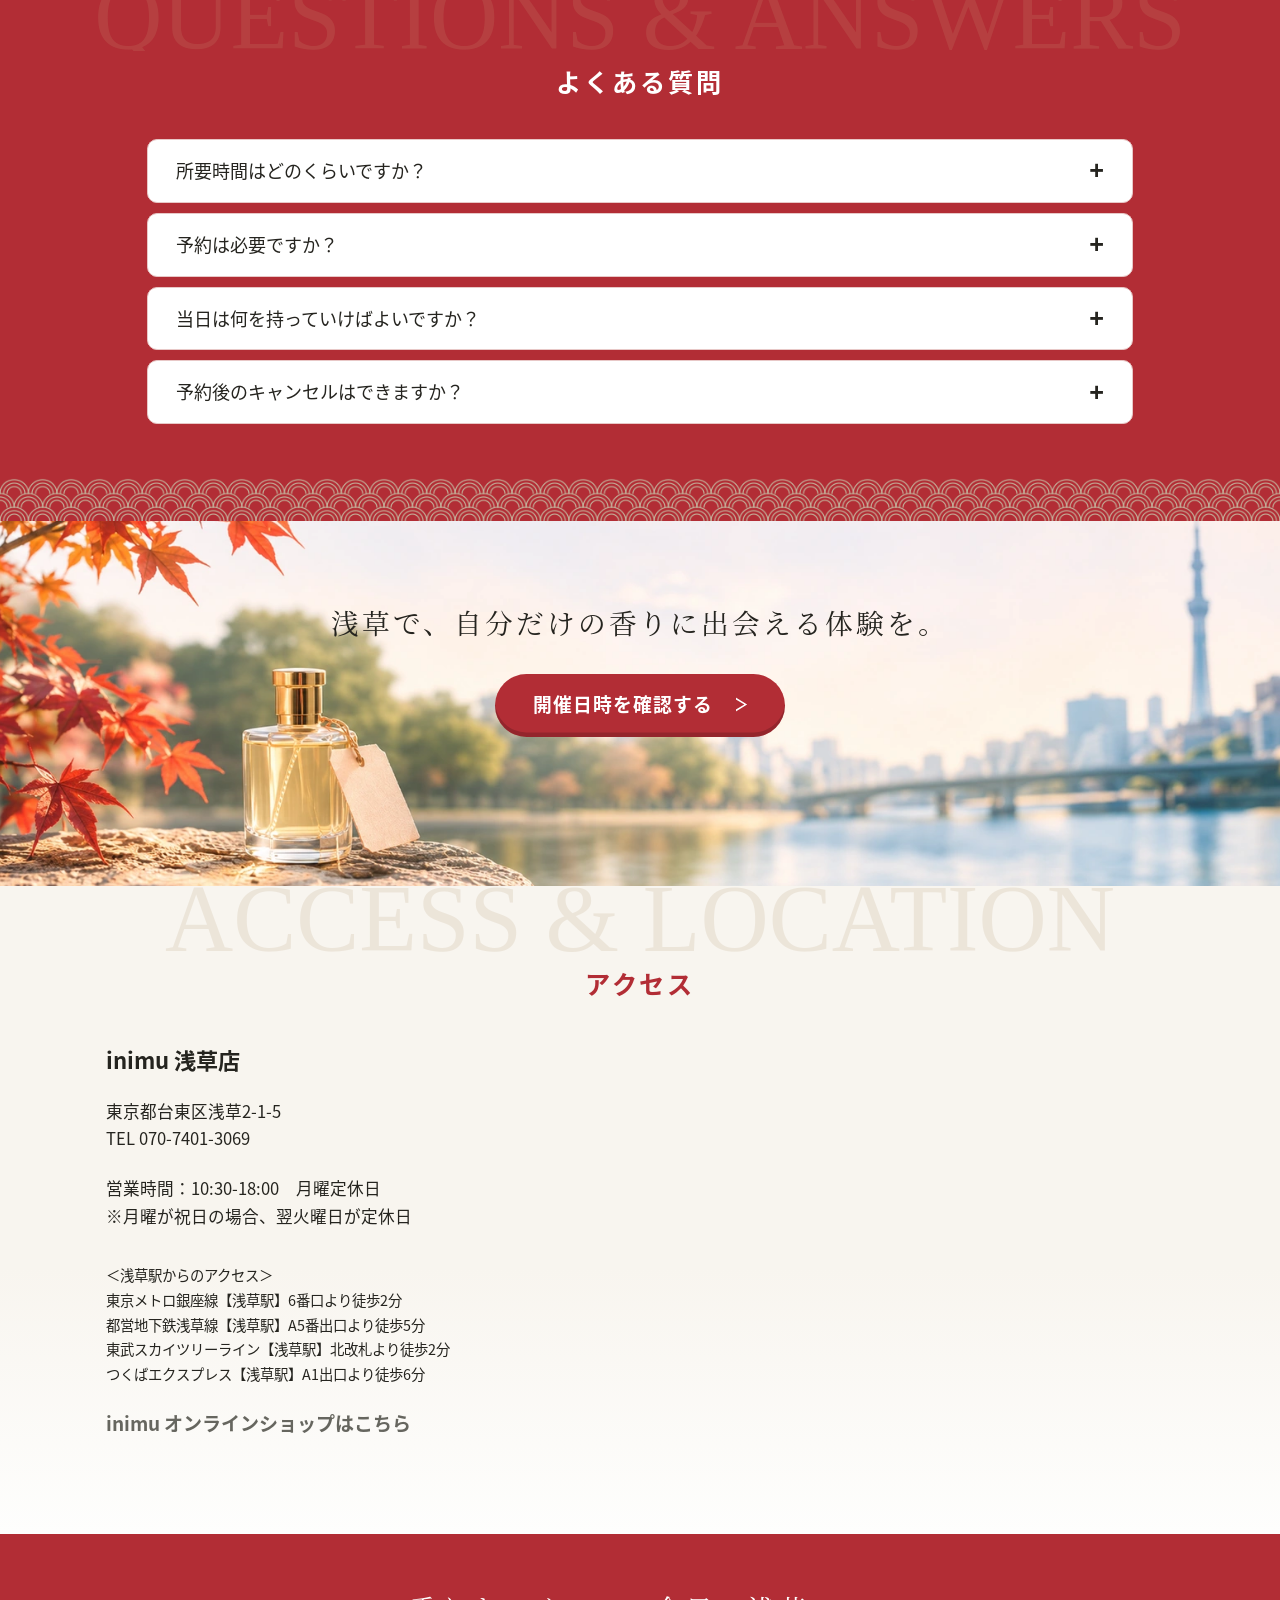
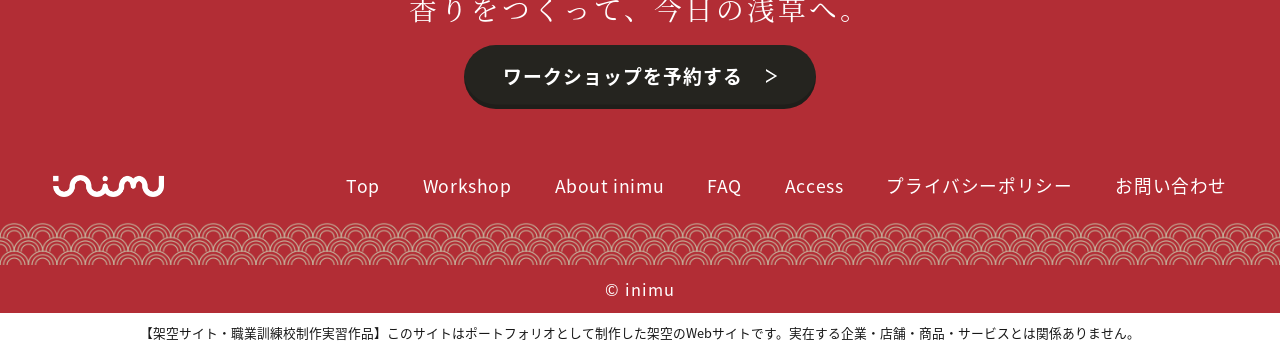
==== commit eee7efbd: "修正_スマホ版表示の微調整" ====
--- a/index.html
+++ b/index.html
@@ -19,6 +19,19 @@
     <a class="brand" href="#top" aria-label="inimu トップ">
       <img src="./assets/logo-white.webp" alt="inimu" width="220" height="48">
     </a>
+    <details class="mobile-menu">
+      <summary aria-label="メニューを開閉"><span></span><span></span><span></span></summary>
+      <nav aria-label="スマートフォンメニュー">
+        <ul>
+          <li><a href="#top">Top</a></li>
+          <li><a href="#workshop">Workshop</a></li>
+          <li><a href="#about">About inimu</a></li>
+          <li><a href="#faq">FAQ</a></li>
+          <li><a href="#access">Access</a></li>
+          <li><a href="https://inimu.jp/">Online Shop</a></li>
+        </ul>
+      </nav>
+    </details>
     <nav class="header-nav" aria-label="メインメニュー">
       <ul>
         <li><a href="#top">Top</a></li>
--- a/css/style.css
+++ b/css/style.css
@@ -69,11 +69,13 @@
 
 .brand { display: block; flex: 0 0 44rem; width: 44rem; }
 .brand img { width: 100%; height: auto; }
+.mobile-menu { display: none; }
 .header-nav { margin-left: auto; }
 .header-nav ul, .footer-bar ul { display: flex; align-items: center; gap: 17rem; }
 .header-nav a, .footer-bar nav a { font-size: 7rem; letter-spacing: .035em; white-space: nowrap; }
 
 .button {
+  zoom: .9;
   display: inline-flex;
   align-items: center;
   justify-content: center;
@@ -126,7 +128,7 @@
 .hero-left, .hero-right img { position: absolute; max-width: none; }
 .hero-left { width: 526rem; height: 351rem; left: -88rem; top: -26rem; }
 .hero-right { z-index: 0; clip-path: polygon(64% 0, 100% 0, 100% 100%, 33% 100%); }
-.hero-right img { width: 563rem; height: 376rem; left: 70rem; top: -.5rem; }
+.hero-right img { width: 563rem; height: 376rem; left: 70rem; top: -.5rem; transform: translateX(5px); }
 
 .hero-content { padding-top: 64rem; }
 .hero h1 {
@@ -146,10 +148,11 @@
   position: absolute;
   z-index: -1;
   inset: -18rem -58rem -35rem;
+  transform: translateY(-25px);
   background: radial-gradient(ellipse, rgb(255 255 255 / 92%) 0, rgb(255 255 255 / 72%) 32%, transparent 72%);
   content: "";
 }
-.hero-intro p { font: 400 8.15rem/1.63 var(--serif); letter-spacing: .035em; }
+.hero-intro p { font: 400 8.15rem/1.63 var(--sans); letter-spacing: .035em; }
 .hero-intro .button { margin-top: 16rem; }
 
 .paper { background: linear-gradient(180deg, var(--paper) 59%, #fefefd 100%); }
@@ -443,6 +446,60 @@
   .copyright { min-height: 30px; font-size: 11px; }
 }
 
+@media (max-width: 899px) {
+  body > .site-note { display: none; }
+  .site-header {
+    position: relative;
+    z-index: 2;
+    display: flex;
+    justify-content: space-between;
+    height: 18.1vw;
+    padding: 0 7.2%;
+  }
+  .site-header .brand { width: 27%; }
+  .site-header > .header-nav, .site-header > .button { display: none; }
+  .mobile-menu { display: block; }
+  .mobile-menu summary {
+    display: flex;
+    width: 38px;
+    height: 44px;
+    flex-direction: column;
+    justify-content: center;
+    gap: 8px;
+    cursor: pointer;
+    list-style: none;
+  }
+  .mobile-menu summary::-webkit-details-marker { display: none; }
+  .mobile-menu summary span { display: block; height: 5px; background: #c0a475; }
+  .mobile-menu nav {
+    position: absolute;
+    top: 100%;
+    right: 0;
+    left: 0;
+    padding: 12px 7%;
+    background: var(--red);
+    box-shadow: 0 4px 8px rgb(0 0 0 / 15%);
+  }
+  .mobile-menu a { display: block; padding: 8px 0; font-size: 14px; }
+
+  .hero { height: 116.3vw; max-height: none; }
+  .hero-left { inset: -3.4vw auto auto -37%; width: 141%; height: auto; }
+  .hero-right { left: 0; clip-path: polygon(69% 0, 100% 0, 100% 100%, 0 100%, 0 78%); }
+  .hero-right img { inset: -3vw auto auto -6.4%; width: 166%; height: auto; transform: none; }
+  .hero-content { justify-content: flex-start; gap: 0; padding: 38.5% 10px 0; }
+  .hero h1 { font-size: clamp(28px, 9vw, 70px); line-height: 1.4; letter-spacing: .02em; }
+  .hero-intro { width: 100%; margin-top: 7.5%; }
+  .hero-intro::before { inset: -25px -20px -20px; transform: none; }
+  .hero-intro p { font-size: clamp(11px, 3.5vw, 27px); line-height: 1.8; white-space: nowrap; }
+  .button.button {
+    width: calc(80vw - 16px);
+    min-width: 0;
+    min-height: 13.8vw;
+    font-size: clamp(13px, 4.1vw, 32px);
+  }
+  .hero-intro .button { margin-top: 4%; }
+}
+
 @media (max-width: 515px) {
   .feature-cards { width: min(100%, 330px); grid-template-columns: 1fr; }
   .feature-card { aspect-ratio: 124 / 150; padding: 17px 9px 0; background-position: center top; }
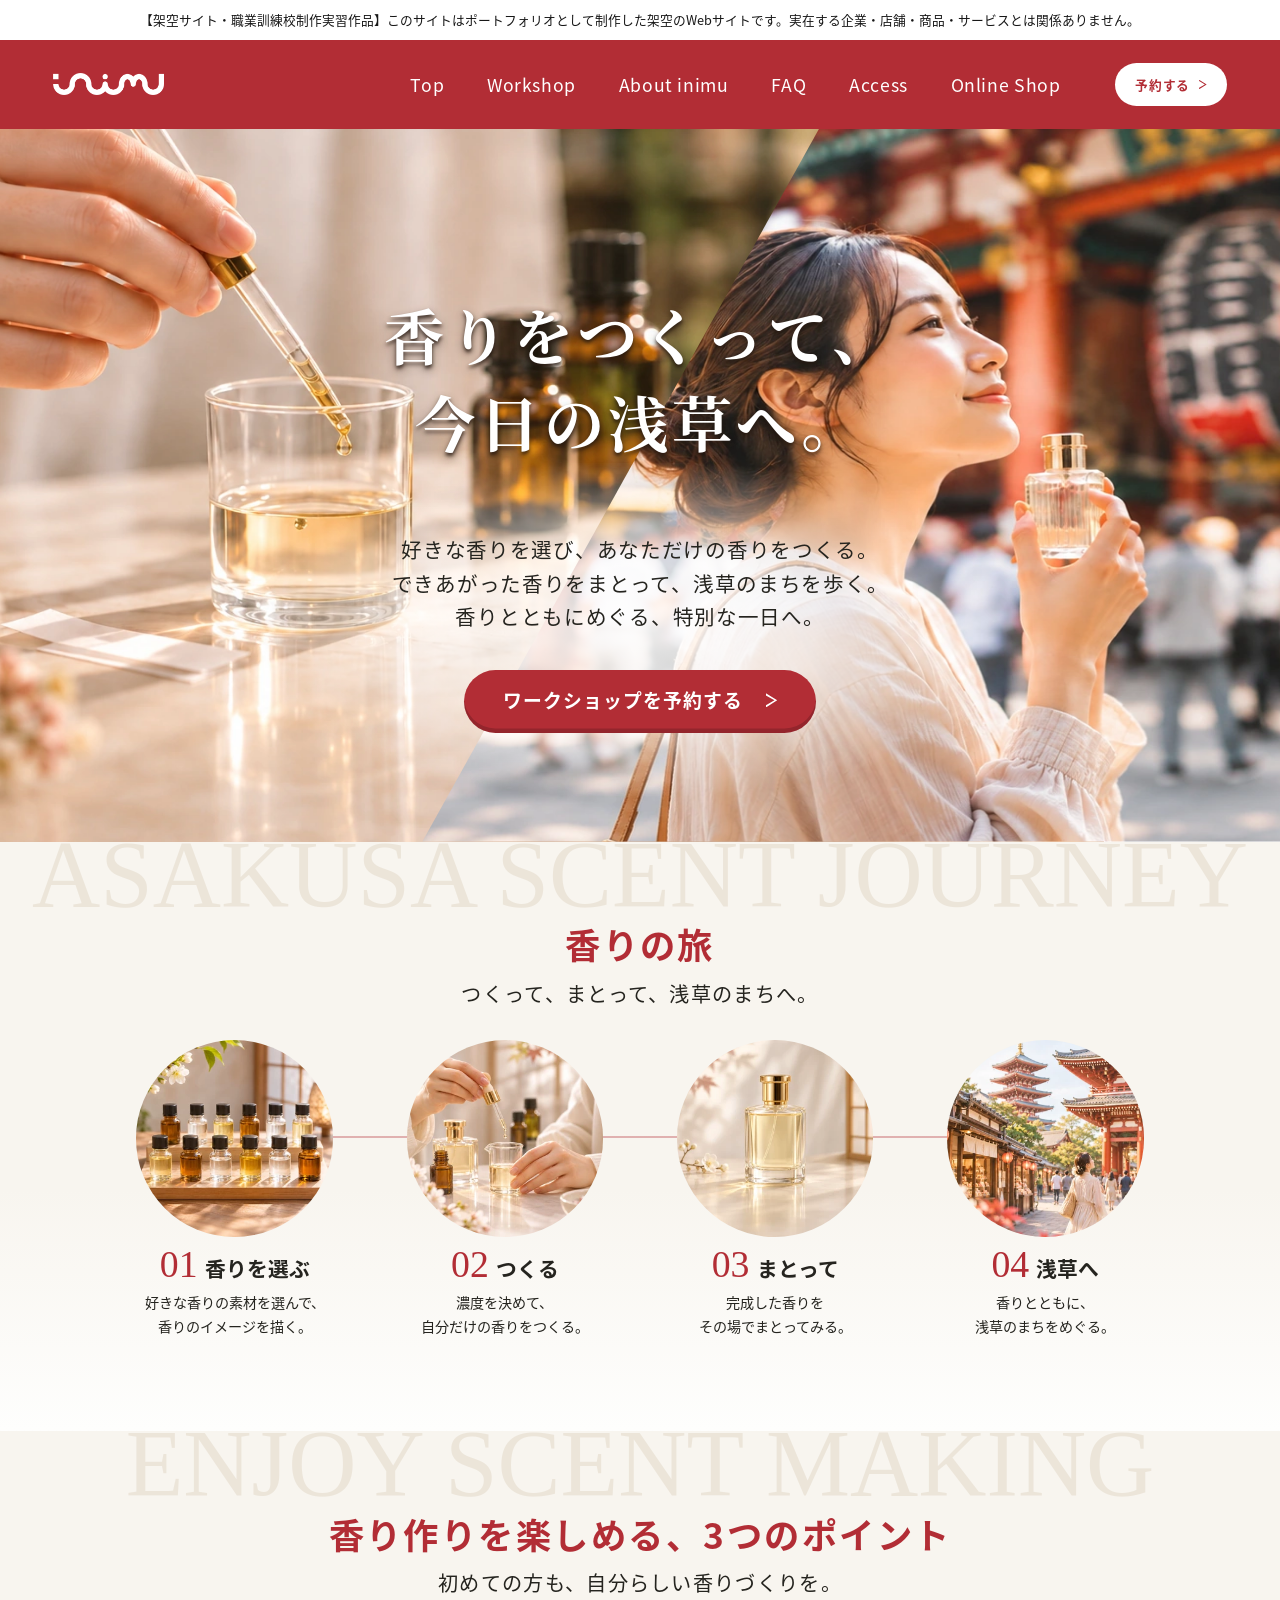
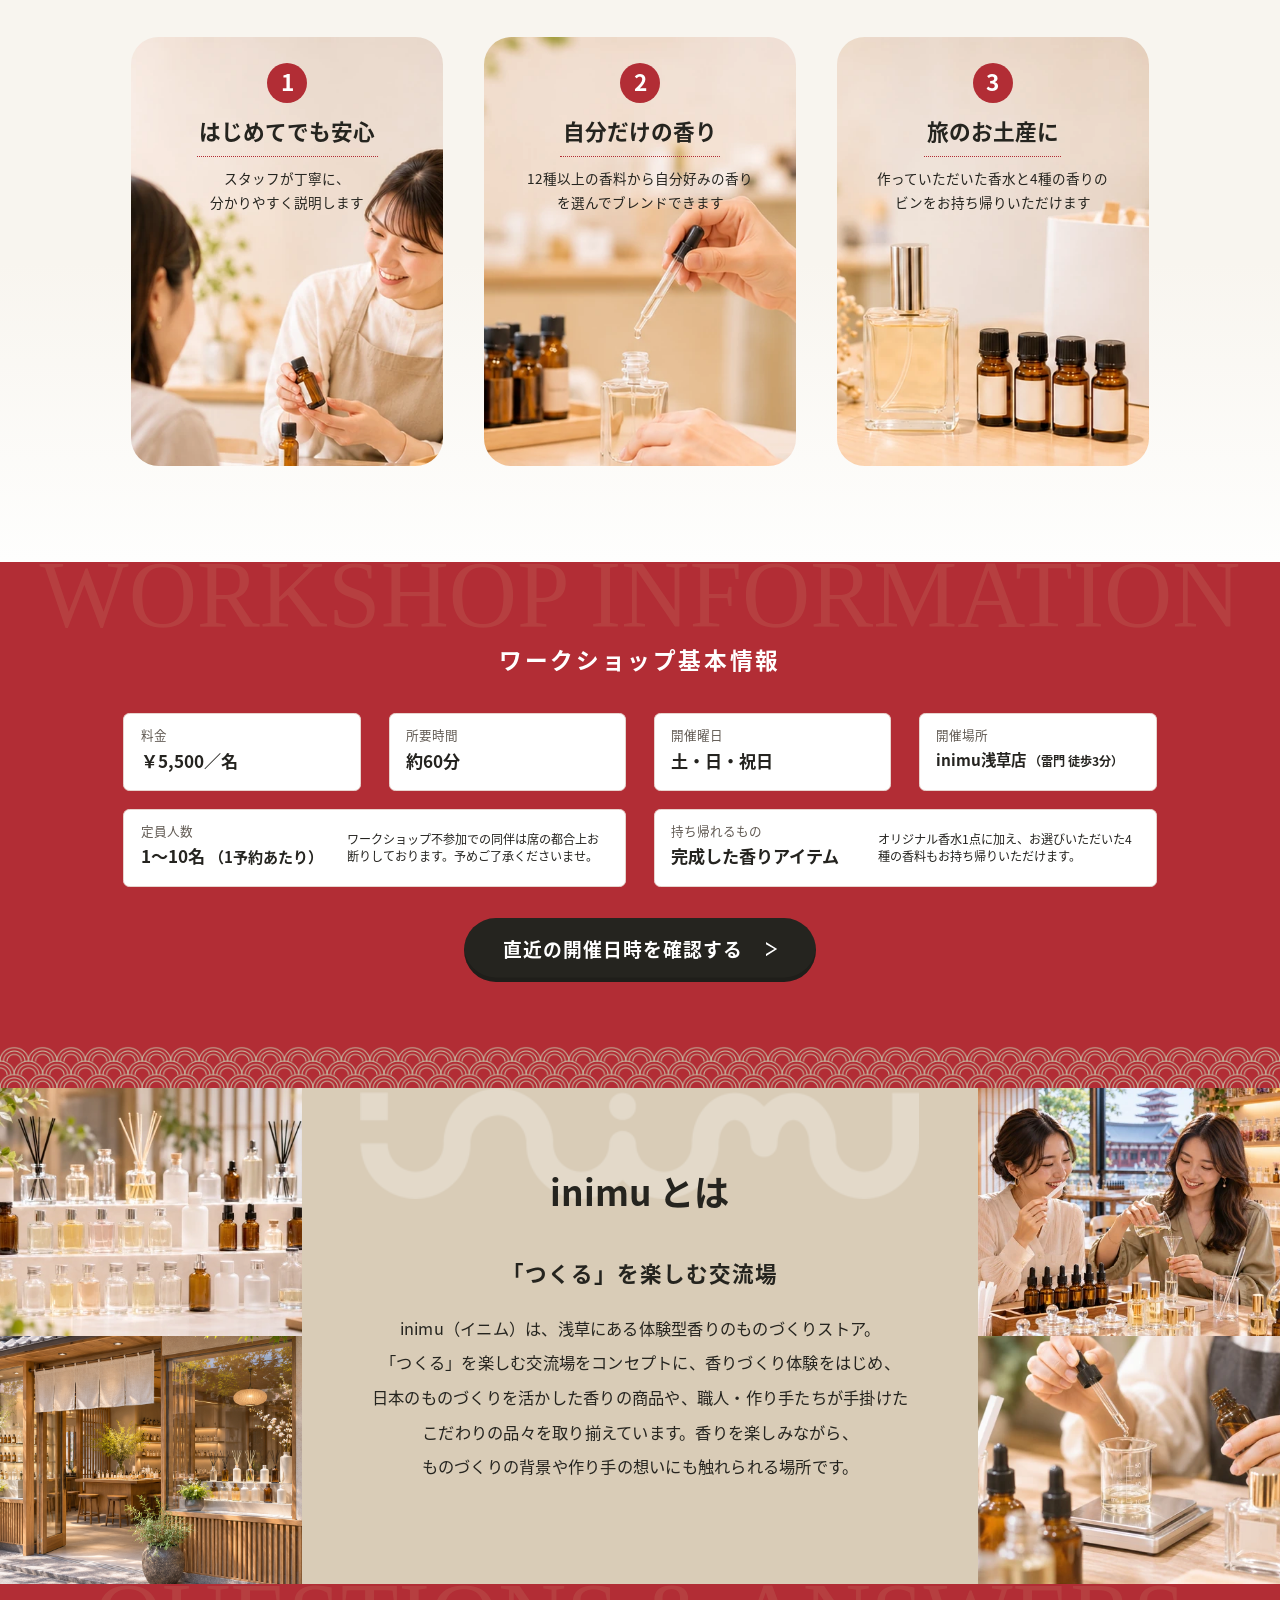
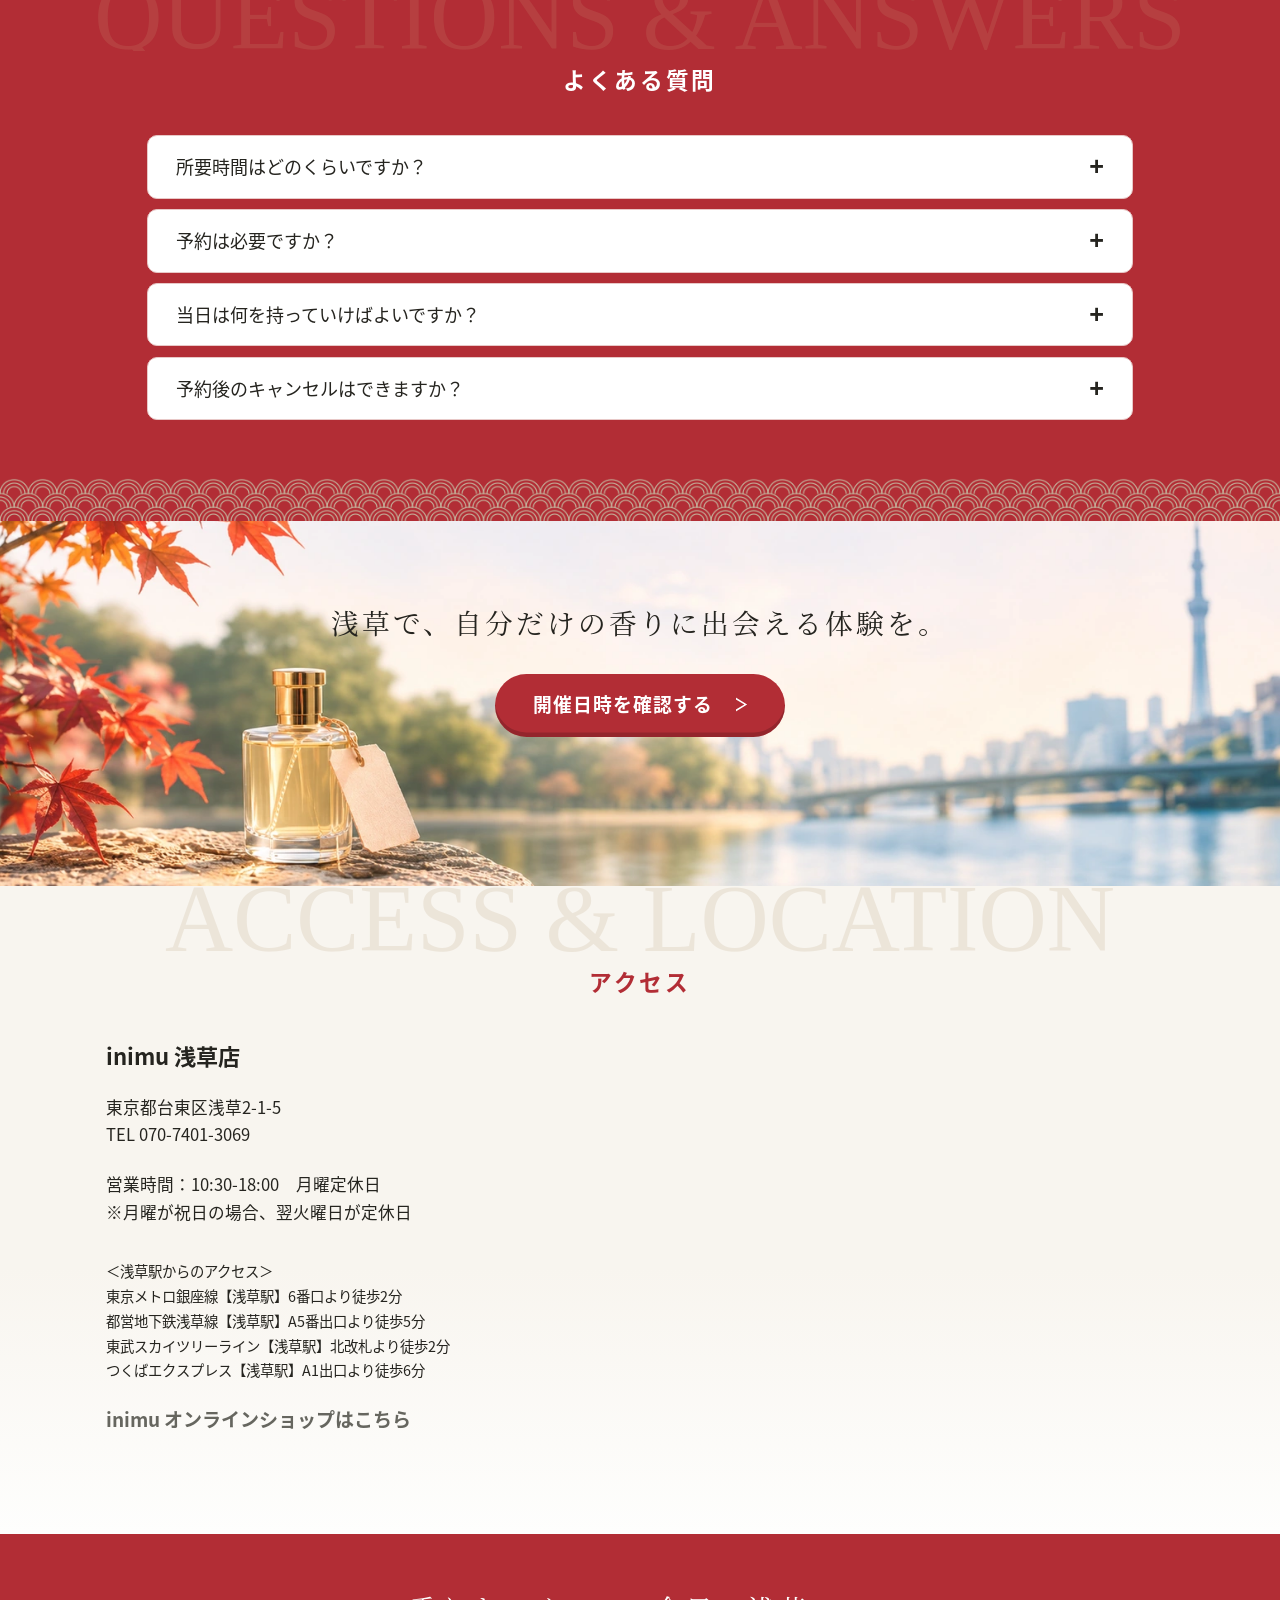
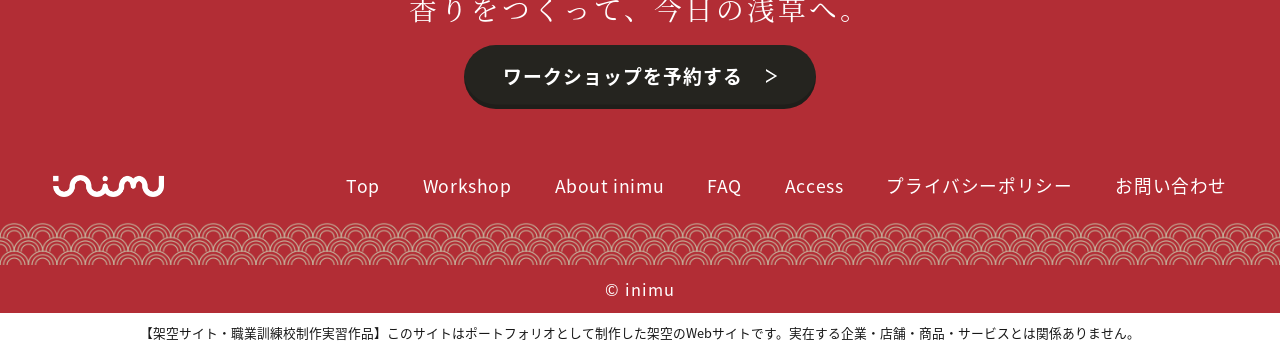
==== commit 92d1d6de: "追加_お問い合わせフォーム" ====
--- a/index.html
+++ b/index.html
@@ -11,6 +11,7 @@
   <link rel="preconnect" href="https://fonts.gstatic.com" crossorigin>
   <link href="https://fonts.googleapis.com/css2?family=Playball&display=swap" rel="stylesheet">
   <link rel="stylesheet" href="./css/style.css">
+  <script src="./js/scroll-reveal.js" defer></script>
 </head>
 
 <body id="top">
@@ -248,7 +249,7 @@
           <li><a href="#faq">FAQ</a></li>
           <li><a href="#access">Access</a></li>
           <li><a href="https://inimu.jp/policies/privacy-policy">プライバシーポリシー</a></li>
-          <li><a href="https://inimu.jp/pages/contact">お問い合わせ</a></li>
+          <li><a href="./contact.html">お問い合わせ</a></li>
         </ul>
       </nav>
     </div>
--- a/css/style.css
+++ b/css/style.css
@@ -173,7 +173,7 @@
 .red .section-lettering { color: #b74242; opacity: .9; }
 .section-title { color: var(--red); font-size: 14rem; line-height: 1.55; letter-spacing: .07em; }
 .red .section-title { color: #fff; }
-.section-title--small { font-size: 10rem; letter-spacing: .115em; }
+.section-title--small { font-size: 9rem; letter-spacing: .115em; }
 .section-lead { margin-top: 2rem; font-size: 8rem; letter-spacing: .065em; }
 
 .journey { min-height: 234rem; padding: 30rem 0 32rem; }
@@ -382,8 +382,9 @@
   .hero-intro p { font-size: clamp(12px, 3.25vw, 16px); letter-spacing: 0; }
   .hero-intro .button { margin-top: 24px; }
 
-  .section-lettering { padding-top: 7px; font-size: clamp(20px, 7.15vw, 48px); line-height: 1; }
+  .section-lettering { padding-top: 4px; transform: translateY(-10px); font-size: clamp(20px, 7.15vw, 48px); line-height: 1; }
   .section-title, .section-title--small { font-size: clamp(20px, 5vw, 28px); letter-spacing: .045em; }
+  .section-title--small { font-size: clamp(18px, 4.5vw, 25.2px); }
   .section-lead { margin-top: 6px; font-size: 14px; letter-spacing: .025em; }
   .journey, .features, .workshop, .faq, .access { min-height: 0; padding: 49px 16px 46px; }
   .journey-steps { width: min(100%, 510px); grid-template-columns: repeat(2, minmax(0, 1fr)); gap: 23px 12px; margin-top: 23px; }
@@ -424,10 +425,11 @@
   .faq details p { font-size: 13px; }
   .riverside {
     height: auto;
-    min-height: 215px;
-    padding: 50px 12px 34px;
-    background-position: 49% 18%;
-    background-size: cover;
+    min-height: 0;
+    aspect-ratio: 553 / 216;
+    padding: 4% 12px 0;
+    background-position: 85% 46%;
+    background-size: 140% auto;
   }
   .riverside p, .footer-invite p { font-size: clamp(15px, 3.9vw, 22px); letter-spacing: .035em; }
   .riverside p { text-shadow: 0 0 4px #fff, 0 0 9px #fff; }
@@ -497,6 +499,7 @@
     min-height: 13.8vw;
     font-size: clamp(13px, 4.1vw, 32px);
   }
+  .riverside .button { width: calc(75vw - 16px); }
   .hero-intro .button { margin-top: 4%; }
 }
 
@@ -512,3 +515,17 @@
 @media (prefers-reduced-motion: reduce) {
   .button { transition: none; }
 }
+
+/* Sections remain visible when JavaScript is unavailable. */
+@media (prefers-reduced-motion: no-preference) {
+  .reveal-pending {
+    opacity: 0;
+    transform: translateY(24px);
+    transition: opacity .8s ease, transform .8s ease;
+  }
+
+  .reveal-pending.is-visible, .reveal-pending:focus-within {
+    opacity: 1;
+    transform: translateY(0);
+  }
+}
